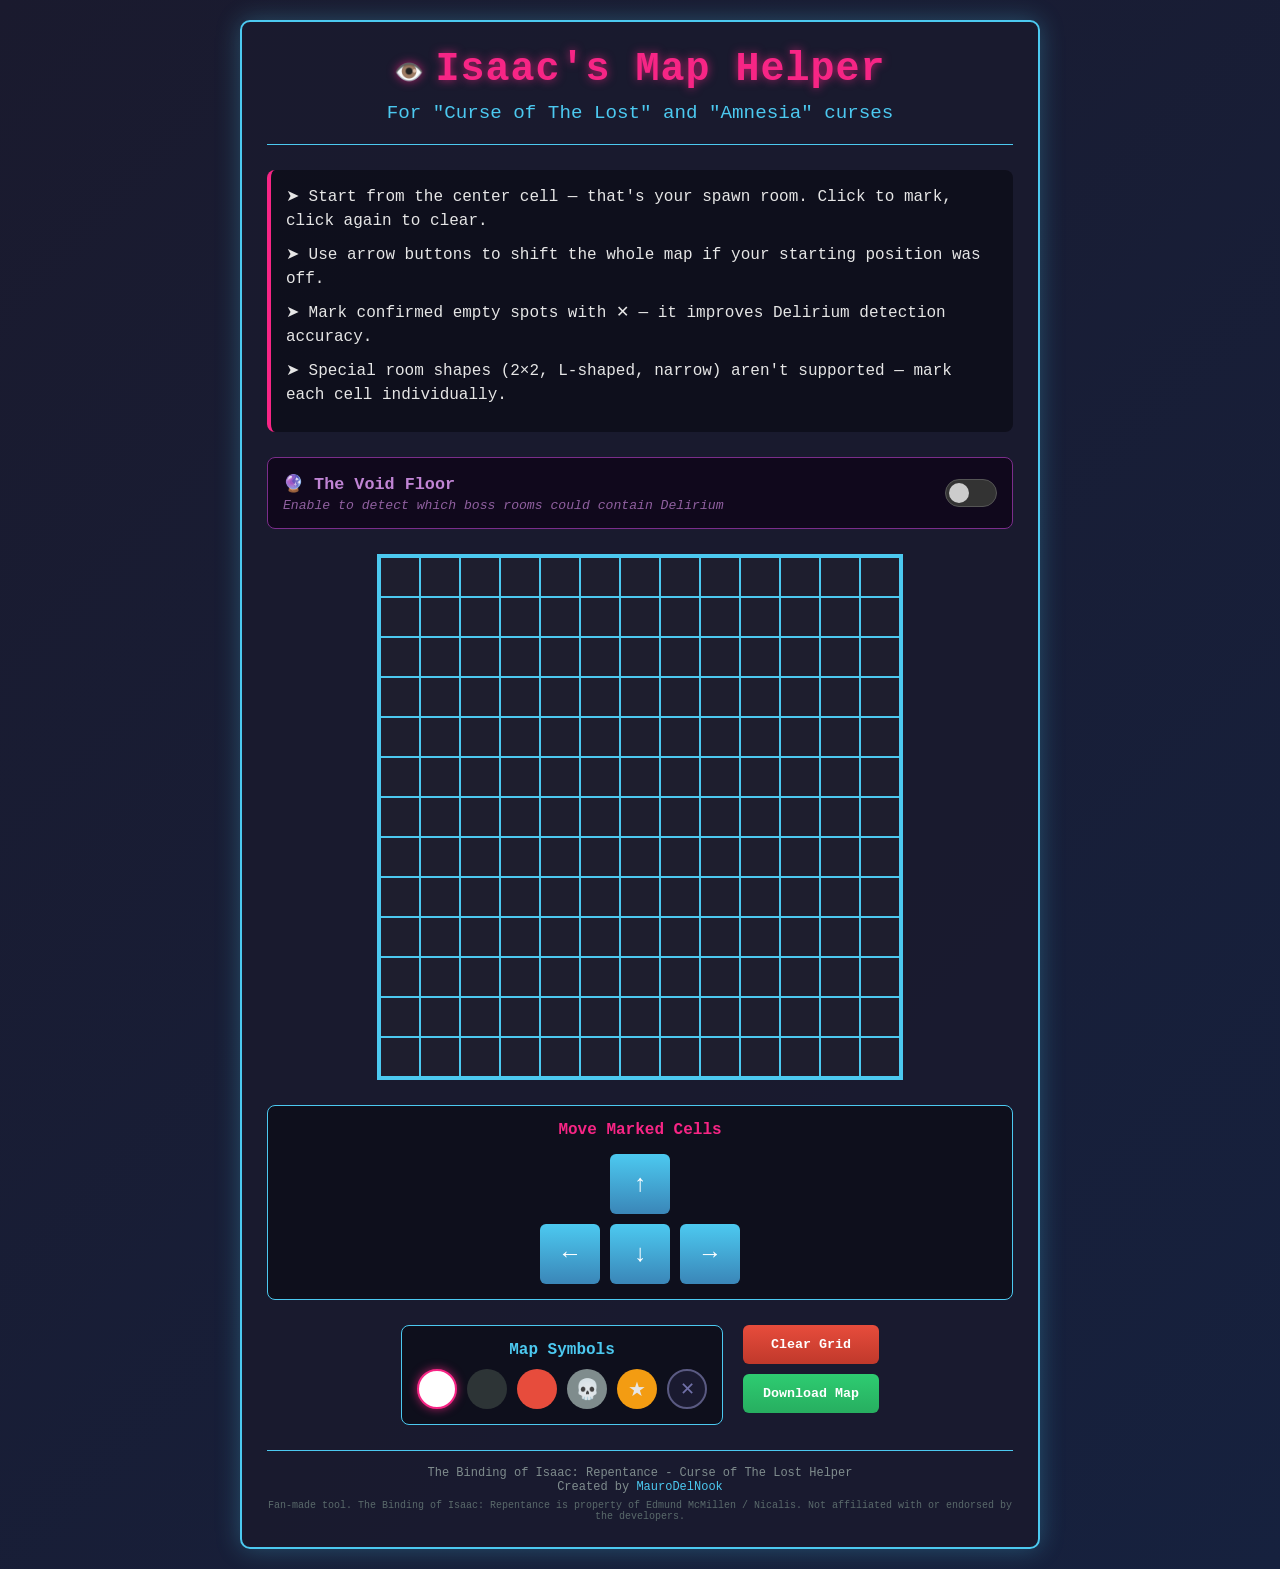
==== index.html @ 4dc6b14a "Release v0.2.2 — rewrite instructions block - Replaced stale v0.1 instructions with actionable tips:" ====
<!DOCTYPE html>
<html lang="en">
<head>
    <meta charset="UTF-8">
    <meta name="viewport" content="width=device-width, initial-scale=1.0">
    <title>Isaac's Map Helper - Curse of The Lost</title>
    <link rel="stylesheet" href="style.css">
</head>
<body>
    <div class="container">
        <div class="header">
            <h1><span class="isaac-icon">👁️</span>Isaac's Map Helper</h1>
            <p class="subtitle">For "Curse of The Lost" and "Amnesia" curses</p>
        </div>

        <div class="instructions">
            <p>➤ Start from the center cell — that's your spawn room. Click to mark, click again to clear.</p>
            <p>➤ Use arrow buttons to shift the whole map if your starting position was off.</p>
            <p>➤ Mark confirmed empty spots with ✕ — it improves Delirium detection accuracy.</p>
            <p>➤ Special room shapes (2×2, L-shaped, narrow) aren't supported — mark each cell individually.</p>
        </div>

        <div class="void-section">
            <div class="void-toggle-row">
                <div>
                    <div class="void-label">🔮 The Void Floor</div>
                    <div class="void-description">Enable to detect which boss rooms could contain Delirium</div>
                </div>
                <label class="toggle-switch">
                    <input type="checkbox" id="void-toggle">
                    <span class="toggle-slider"></span>
                </label>
            </div>
            <div class="void-info" id="void-info" style="display:none">
                <div id="void-stats">No boss rooms marked yet. Use the skull (💀) symbol to mark them.</div>
                <div class="void-legend">
                    <span class="legend-possible">⚠ Possible Delirium — fits a 2×2 block within bounds with no overlapping rooms</span>
                    <span class="legend-impossible">✕ Ruled Out — no valid 2×2 expansion exists (out of bounds or blocked by another room)</span>
                </div>
            </div>
        </div>

        <div class="grid-container">
            <div class="grid" id="grid"></div>
        </div>

        <div class="nav-controls">
            <div class="nav-title">Move Marked Cells</div>
            <div class="nav-row">
                <button class="nav-btn" id="up-btn">↑</button>
            </div>
            <div class="nav-row">
                <button class="nav-btn" id="left-btn">←</button>
                <button class="nav-btn" id="down-btn">↓</button>
                <button class="nav-btn" id="right-btn">→</button>
            </div>
        </div>

        <div class="controls">
            <div class="color-selector">
                <div class="color-selector-title">Map Symbols</div>
                <div class="color-options">
                    <div class="color-option color-white selected" data-color="white" title="Visited Room"></div>
                    <div class="color-option color-black" data-color="black" title="Unvisited Room"></div>
                    <div class="color-option color-red" data-color="red" title="Red Room"></div>
                    <div class="color-option color-skull" data-color="skull" title="Boss Room">💀</div>
                    <div class="color-option color-other" data-color="other" title="Other Room (Treasure, Sacrifice, etc.)">★</div>
                    <div class="color-option color-empty-room" data-color="empty-room" title="Empty Room (no room here)">✕</div>
                </div>
            </div>

            <div class="buttons">
                <button id="clear-btn" class="clear-btn">Clear Grid</button>
                <button id="download-btn" class="download-btn">Download Map</button>
            </div>
        </div>

        <div class="footer">
            <p>The Binding of Isaac: Repentance - Curse of The Lost Helper</p>
            <p>Created by <a href="https://github.com/MauroDelNook" class="github-link" id="github-link">MauroDelNook</a></p>
            <p class="disclaimer">Fan-made tool. The Binding of Isaac: Repentance is property of Edmund McMillen / Nicalis. Not affiliated with or endorsed by the developers.</p>
        </div>
    </div>

    <script src="script.js"></script>
</body>
</html>
---- style.css ----
* {
    margin: 0;
    padding: 0;
    box-sizing: border-box;
}

body {
    font-family: 'Courier New', monospace;
    background: linear-gradient(135deg, #1a1a2e 0%, #16213e 100%);
    color: #e6e6e6;
    display: flex;
    justify-content: center;
    align-items: center;
    min-height: 100vh;
    padding: 20px;
}

.container {
    background: rgba(26, 26, 46, 0.9);
    border: 2px solid #4cc9f0;
    border-radius: 10px;
    padding: 25px;
    box-shadow: 0 0 25px rgba(76, 201, 240, 0.3);
    max-width: 800px;
    width: 100%;
}

.header {
    text-align: center;
    margin-bottom: 25px;
    border-bottom: 1px solid #4cc9f0;
    padding-bottom: 15px;
}

h1 {
    font-size: 2.5rem;
    color: #f72585;
    text-shadow: 0 0 10px rgba(247, 37, 133, 0.7);
    margin-bottom: 10px;
    letter-spacing: 1px;
}

.subtitle {
    color: #4cc9f0;
    font-size: 1.2rem;
    margin-bottom: 5px;
}

.instructions {
    background: rgba(10, 10, 20, 0.7);
    border-radius: 8px;
    padding: 15px;
    margin-bottom: 25px;
    border-left: 4px solid #f72585;
}

.instructions p {
    margin-bottom: 10px;
    line-height: 1.5;
}

/* ── Void Mode section ── */
.void-section {
    background: rgba(15, 5, 25, 0.85);
    border-radius: 8px;
    padding: 15px;
    margin-bottom: 25px;
    border: 1px solid #7b2d8b;
}

.void-toggle-row {
    display: flex;
    align-items: center;
    justify-content: space-between;
    gap: 10px;
}

.void-label {
    color: #c084d4;
    font-weight: bold;
    font-size: 1.05rem;
}

.void-description {
    color: #9060a0;
    font-size: 0.82rem;
    margin-top: 4px;
    font-style: italic;
}

/* Toggle switch */
.toggle-switch {
    position: relative;
    display: inline-block;
    width: 52px;
    height: 28px;
    flex-shrink: 0;
}

.toggle-switch input {
    opacity: 0;
    width: 0;
    height: 0;
}

.toggle-slider {
    position: absolute;
    cursor: pointer;
    top: 0; left: 0; right: 0; bottom: 0;
    background-color: #333;
    border-radius: 28px;
    transition: 0.3s;
    border: 1px solid #555;
}

.toggle-slider::before {
    position: absolute;
    content: '';
    height: 20px;
    width: 20px;
    left: 3px;
    bottom: 3px;
    background-color: #ccc;
    border-radius: 50%;
    transition: 0.3s;
}

.toggle-switch input:checked + .toggle-slider {
    background-color: #7b2d8b;
    border-color: #a040b8;
    box-shadow: 0 0 8px rgba(160, 64, 184, 0.6);
}

.toggle-switch input:checked + .toggle-slider::before {
    transform: translateX(24px);
    background-color: #ffffff;
}

/* Void info panel */
.void-info {
    margin-top: 14px;
    border-top: 1px solid #5a1a6a;
    padding-top: 12px;
}

#void-stats {
    color: #e6e6e6;
    margin-bottom: 10px;
    font-size: 0.9rem;
    line-height: 1.5;
}

.stat-possible { color: #ffd700; font-weight: bold; }
.stat-impossible { color: #888; }

.void-legend {
    display: flex;
    flex-direction: column;
    gap: 4px;
    font-size: 0.8rem;
}

.legend-possible { color: #ffd700; }
.legend-impossible { color: #888; }

/* ── Grid ── */
.grid-container {
    display: flex;
    justify-content: center;
    margin-bottom: 25px;
}

.grid {
    display: grid;
    grid-template-columns: repeat(13, 40px);
    grid-template-rows: repeat(13, 40px);
    gap: 0;
    border: 3px solid #4cc9f0;
    background-color: #1e1e2e;
}

.cell {
    width: 40px;
    height: 40px;
    border: 1px solid #4cc9f0;
    cursor: pointer;
    display: flex;
    justify-content: center;
    align-items: center;
    font-size: 24px;
    transition: background-color 0.2s, opacity 0.2s;
    position: relative;
}

.cell:hover {
    background-color: rgba(76, 201, 240, 0.2) !important;
}

.cell.marked-white    { background-color: #ffffff; }
.cell.marked-black    { background-color: #2d3436; }
.cell.marked-red      { background-color: #e74c3c; }
.cell.marked-skull    { background-color: #7f8c8d; }
.cell.marked-other { background-color: #f39c12; }

.cell.marked-empty-room {
    background-color: #1a1a30;
    color: #5a5a82;
    font-size: 18px;
}

/* ── Delirium indicators ── */
.cell.boss-possible {
    animation: pulseGold 1.8s ease-in-out infinite;
}

.cell.boss-possible::after {
    content: '⚠';
    position: absolute;
    top: 1px;
    right: 2px;
    font-size: 9px;
    color: #ffd700;
    pointer-events: none;
    line-height: 1;
}

.cell.boss-impossible {
    opacity: 0.55;
}

.cell.boss-impossible::after {
    content: '✕';
    position: absolute;
    font-size: 22px;
    color: rgba(0, 0, 0, 0.6);
    font-weight: bold;
    pointer-events: none;
}

@keyframes pulseGold {
    0%, 100% { box-shadow: inset 0 0 0 2px #ffd700, 0 0 6px rgba(255,215,0,0.3); }
    50%       { box-shadow: inset 0 0 0 2px #ffd700, 0 0 16px rgba(255,215,0,0.85); }
}

/* ── Controls ── */
.controls {
    display: flex;
    flex-wrap: wrap;
    gap: 20px;
    justify-content: center;
    margin-bottom: 25px;
}

.color-selector {
    display: flex;
    flex-direction: column;
    align-items: center;
    background: rgba(10, 10, 20, 0.7);
    padding: 15px;
    border-radius: 8px;
    border: 1px solid #4cc9f0;
}

.color-selector-title {
    margin-bottom: 10px;
    color: #4cc9f0;
    font-weight: bold;
}

.color-options {
    display: flex;
    gap: 10px;
    flex-wrap: wrap;
    justify-content: center;
}

.color-option {
    width: 40px;
    height: 40px;
    border-radius: 50%;
    cursor: pointer;
    border: 2px solid transparent;
    display: flex;
    justify-content: center;
    align-items: center;
    font-size: 20px;
    transition: all 0.2s;
}

.color-option:hover { transform: scale(1.1); }

.color-option.selected {
    border-color: #f72585;
    box-shadow: 0 0 10px rgba(247, 37, 133, 0.7);
}

.color-white    { background-color: #ffffff; }
.color-black    { background-color: #2d3436; }
.color-red      { background-color: #e74c3c; }
.color-skull    { background-color: #7f8c8d; }
.color-other { background-color: #f39c12; }

.color-empty-room {
    background-color: #1a1a30;
    border-color: #5a5a82 !important;
    color: #7070a8;
    font-size: 18px;
}

.color-empty-room.selected { border-color: #f72585 !important; }

.buttons {
    display: flex;
    flex-direction: column;
    gap: 10px;
}

button {
    background: linear-gradient(to bottom, #4cc9f0, #3a86b8);
    color: white;
    border: none;
    padding: 12px 20px;
    border-radius: 6px;
    cursor: pointer;
    font-family: 'Courier New', monospace;
    font-weight: bold;
    transition: all 0.2s;
    display: flex;
    align-items: center;
    justify-content: center;
    gap: 8px;
}

button:hover {
    background: linear-gradient(to bottom, #f72585, #b5179e);
    transform: translateY(-2px);
    box-shadow: 0 5px 15px rgba(247, 37, 133, 0.4);
}

button:active { transform: translateY(0); }

.clear-btn    { background: linear-gradient(to bottom, #e74c3c, #c0392b); }
.download-btn { background: linear-gradient(to bottom, #2ecc71, #27ae60); }

.nav-controls {
    display: flex;
    flex-direction: column;
    align-items: center;
    gap: 10px;
    background: rgba(10, 10, 20, 0.7);
    padding: 15px;
    border-radius: 8px;
    margin-bottom: 25px;
    border: 1px solid #4cc9f0;
}

.nav-title {
    color: #f72585;
    font-weight: bold;
    margin-bottom: 5px;
}

.nav-row { display: flex; gap: 10px; }

.nav-btn {
    width: 60px;
    height: 60px;
    font-size: 24px;
    display: flex;
    justify-content: center;
    align-items: center;
    padding: 0;
}

.footer {
    text-align: center;
    color: #7f8c8d;
    font-size: 12px;
    margin-top: 20px;
    border-top: 1px solid #4cc9f0;
    padding-top: 15px;
}

.disclaimer {
    font-size: 10px;
    color: #5a6a6b;
    margin-top: 6px;
}

.github-link {
    color: #4cc9f0;
    text-decoration: none;
    transition: color 0.2s;
}

.github-link:hover {
    color: #f72585;
    text-decoration: underline;
}

@media (max-width: 768px) {
    .grid {
        grid-template-columns: repeat(13, 30px);
        grid-template-rows: repeat(13, 30px);
    }
    .cell { width: 30px; height: 30px; font-size: 18px; }
    .container { padding: 15px; }
    .nav-btn { width: 50px; height: 50px; }
    .color-option { width: 35px; height: 35px; font-size: 16px; }
    h1 { font-size: 2rem; }
    .subtitle { font-size: 1rem; }
}

@media (max-width: 480px) {
    .grid {
        grid-template-columns: repeat(13, 20px);
        grid-template-rows: repeat(13, 20px);
    }
    .cell { width: 20px; height: 20px; font-size: 14px; }
    .nav-btn { width: 40px; height: 40px; font-size: 18px; }
    .color-option { width: 30px; height: 30px; font-size: 14px; }
    button { padding: 10px 15px; font-size: 14px; }
    .controls { flex-direction: column; align-items: center; }
    h1 { font-size: 1.8rem; }
}

.isaac-icon {
    display: inline-block;
    margin-right: 10px;
    font-size: 1.5rem;
}
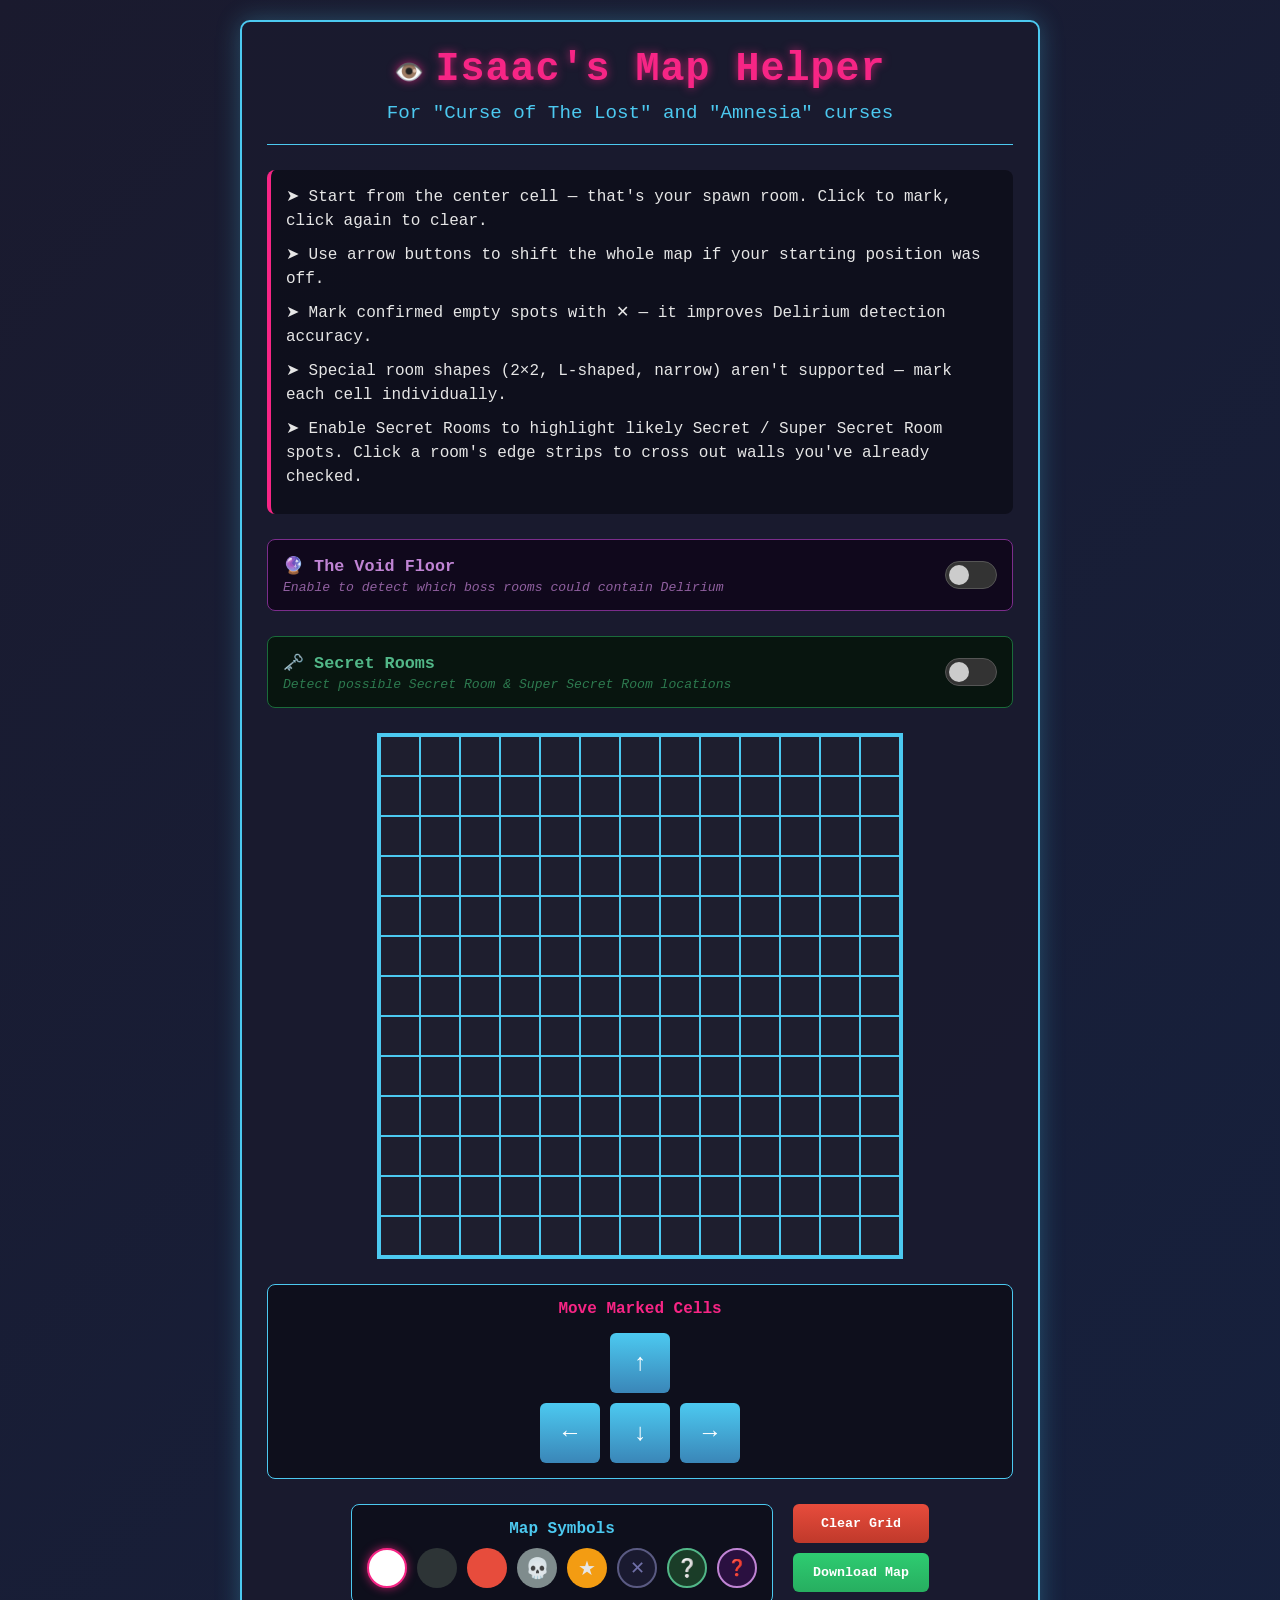
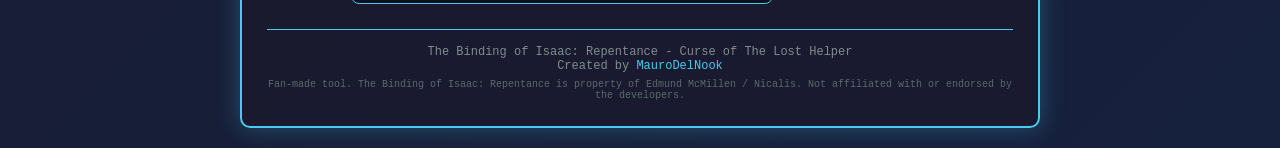
==== commit 21827ae3: "Add Secret Room & Super Secret Room detection" ====
--- a/index.html
+++ b/index.html
@@ -18,6 +18,7 @@
             <p>➤ Use arrow buttons to shift the whole map if your starting position was off.</p>
             <p>➤ Mark confirmed empty spots with ✕ — it improves Delirium detection accuracy.</p>
             <p>➤ Special room shapes (2×2, L-shaped, narrow) aren't supported — mark each cell individually.</p>
+            <p>➤ Enable Secret Rooms to highlight likely Secret / Super Secret Room spots. Click a room's edge strips to cross out walls you've already checked.</p>
         </div>
 
         <div class="void-section">
@@ -36,6 +37,28 @@
                 <div class="void-legend">
                     <span class="legend-possible">⚠ Possible Delirium — fits a 2×2 block within bounds with no overlapping rooms</span>
                     <span class="legend-impossible">✕ Ruled Out — no valid 2×2 expansion exists (out of bounds or blocked by another room)</span>
+                </div>
+            </div>
+        </div>
+
+        <div class="secret-section">
+            <div class="secret-toggle-row">
+                <div>
+                    <div class="secret-label">🗝️ Secret Rooms</div>
+                    <div class="secret-description">Detect possible Secret Room &amp; Super Secret Room locations</div>
+                </div>
+                <label class="toggle-switch">
+                    <input type="checkbox" id="secret-toggle">
+                    <span class="toggle-slider"></span>
+                </label>
+            </div>
+            <div class="secret-info" id="secret-info" style="display:none">
+                <div id="secret-stats">No rooms marked yet. Mark rooms to detect possible Secret Room locations.</div>
+                <div class="secret-legend">
+                    <span class="legend-sr">🗝 Possible Secret Room — adjacent to 3–4 rooms</span>
+                    <span class="legend-ssr">⭐ Possible Super Secret Room — adjacent to 1 room (dead end)</span>
+                    <span class="legend-wall-info">Green edge strip = unchecked wall · Red edge strip = already checked (no bomb needed)</span>
+                    <span class="legend-found-note">Once found, mark with ❔ or ❓ from Map Symbols to stop detection for that type.</span>
                 </div>
             </div>
         </div>
@@ -66,6 +89,8 @@
                     <div class="color-option color-skull" data-color="skull" title="Boss Room">💀</div>
                     <div class="color-option color-other" data-color="other" title="Other Room (Treasure, Sacrifice, etc.)">★</div>
                     <div class="color-option color-empty-room" data-color="empty-room" title="Empty Room (no room here)">✕</div>
+                    <div class="color-option color-sr" data-color="sr" title="Secret Room (found)">❔</div>
+                    <div class="color-option color-ssr" data-color="ssr" title="Super Secret Room (found)">❓</div>
                 </div>
             </div>
 
--- a/style.css
+++ b/style.css
@@ -163,6 +163,69 @@
 .legend-possible { color: #ffd700; }
 .legend-impossible { color: #888; }
 
+/* ── Secret Room section ── */
+.secret-section {
+    background: rgba(5, 20, 10, 0.85);
+    border-radius: 8px;
+    padding: 15px;
+    margin-bottom: 25px;
+    border: 1px solid #1a6b3a;
+}
+
+.secret-toggle-row {
+    display: flex;
+    align-items: center;
+    justify-content: space-between;
+    gap: 10px;
+}
+
+.secret-label {
+    color: #52b788;
+    font-weight: bold;
+    font-size: 1.05rem;
+}
+
+.secret-description {
+    color: #2d7a4f;
+    font-size: 0.82rem;
+    margin-top: 4px;
+    font-style: italic;
+}
+
+#secret-toggle:checked + .toggle-slider {
+    background-color: #1a6b3a;
+    border-color: #52b788;
+    box-shadow: 0 0 8px rgba(82, 183, 136, 0.6);
+}
+
+.secret-info {
+    margin-top: 14px;
+    border-top: 1px solid #1a4a2f;
+    padding-top: 12px;
+}
+
+#secret-stats {
+    color: #e6e6e6;
+    margin-bottom: 10px;
+    font-size: 0.9rem;
+    line-height: 1.5;
+}
+
+.stat-sr  { color: #52b788; font-weight: bold; }
+.stat-ssr { color: #c084d4; font-weight: bold; }
+
+.secret-legend {
+    display: flex;
+    flex-direction: column;
+    gap: 4px;
+    font-size: 0.8rem;
+}
+
+.legend-sr       { color: #52b788; }
+.legend-ssr      { color: #c084d4; }
+.legend-wall-info  { color: #7a9a8a; font-style: italic; }
+.legend-found-note { color: #7a9a8a; font-style: italic; }
+
 /* ── Grid ── */
 .grid-container {
     display: flex;
@@ -196,6 +259,12 @@
     background-color: rgba(76, 201, 240, 0.2) !important;
 }
 
+.cell-text {
+    position: relative;
+    z-index: 1;
+    pointer-events: none;
+}
+
 .cell.marked-white    { background-color: #ffffff; }
 .cell.marked-black    { background-color: #2d3436; }
 .cell.marked-red      { background-color: #e74c3c; }
@@ -205,6 +274,18 @@
 .cell.marked-empty-room {
     background-color: #1a1a30;
     color: #5a5a82;
+    font-size: 18px;
+}
+
+.cell.marked-sr {
+    background-color: #1a3d28;
+    color: #52b788;
+    font-size: 20px;
+}
+
+.cell.marked-ssr {
+    background-color: #2a1040;
+    color: #c084d4;
     font-size: 18px;
 }
 
@@ -242,6 +323,81 @@
     50%       { box-shadow: inset 0 0 0 2px #ffd700, 0 0 16px rgba(255,215,0,0.85); }
 }
 
+/* ── Secret Room wall strips ── */
+.wall {
+    position: absolute;
+    z-index: 10;
+    opacity: 0;
+    pointer-events: none;
+    transition: opacity 0.15s, background-color 0.15s;
+    border-radius: 2px;
+}
+
+.wall-n { top: 0;    left: 3px;  right: 3px;  height: 8px; }
+.wall-s { bottom: 0; left: 3px;  right: 3px;  height: 8px; }
+.wall-e { top: 3px;  right: 0;   bottom: 3px; width: 8px;  }
+.wall-w { top: 3px;  left: 0;    bottom: 3px; width: 8px;  }
+
+.wall.wall-active {
+    opacity: 1;
+    pointer-events: auto;
+    cursor: pointer;
+    background: rgba(82, 183, 136, 0.35);
+}
+
+.wall.wall-active:hover {
+    background: rgba(82, 183, 136, 0.65);
+}
+
+.wall.wall-active.wall-blocked {
+    background: rgba(220, 70, 60, 0.55);
+}
+
+.wall.wall-active.wall-blocked:hover {
+    background: rgba(220, 70, 60, 0.8);
+}
+
+/* ── SR / SSR candidate cells ── */
+.cell.sr-candidate {
+    animation: pulseSR 1.8s ease-in-out infinite;
+}
+
+.cell.sr-candidate::before {
+    content: '🗝';
+    position: absolute;
+    font-size: 9px;
+    bottom: 1px;
+    left: 2px;
+    pointer-events: none;
+    line-height: 1;
+    z-index: 5;
+}
+
+.cell.ssr-candidate {
+    animation: pulseSSR 1.8s ease-in-out infinite;
+}
+
+.cell.ssr-candidate::before {
+    content: '⭐';
+    position: absolute;
+    font-size: 8px;
+    bottom: 1px;
+    left: 2px;
+    pointer-events: none;
+    line-height: 1;
+    z-index: 5;
+}
+
+@keyframes pulseSR {
+    0%, 100% { box-shadow: inset 0 0 0 2px #52b788, 0 0 5px rgba(82, 183, 136, 0.3); }
+    50%       { box-shadow: inset 0 0 0 2px #52b788, 0 0 14px rgba(82, 183, 136, 0.85); }
+}
+
+@keyframes pulseSSR {
+    0%, 100% { box-shadow: inset 0 0 0 2px #c084d4, 0 0 5px rgba(192, 132, 212, 0.3); }
+    50%       { box-shadow: inset 0 0 0 2px #c084d4, 0 0 14px rgba(192, 132, 212, 0.85); }
+}
+
 /* ── Controls ── */
 .controls {
     display: flex;
@@ -308,6 +464,20 @@
 }
 
 .color-empty-room.selected { border-color: #f72585 !important; }
+
+.color-sr {
+    background-color: #1a3d28;
+    border-color: #52b788 !important;
+    font-size: 18px;
+}
+
+.color-ssr {
+    background-color: #2a1040;
+    border-color: #c084d4 !important;
+    font-size: 16px;
+}
+
+.color-sr.selected, .color-ssr.selected { border-color: #f72585 !important; }
 
 .buttons {
     display: flex;
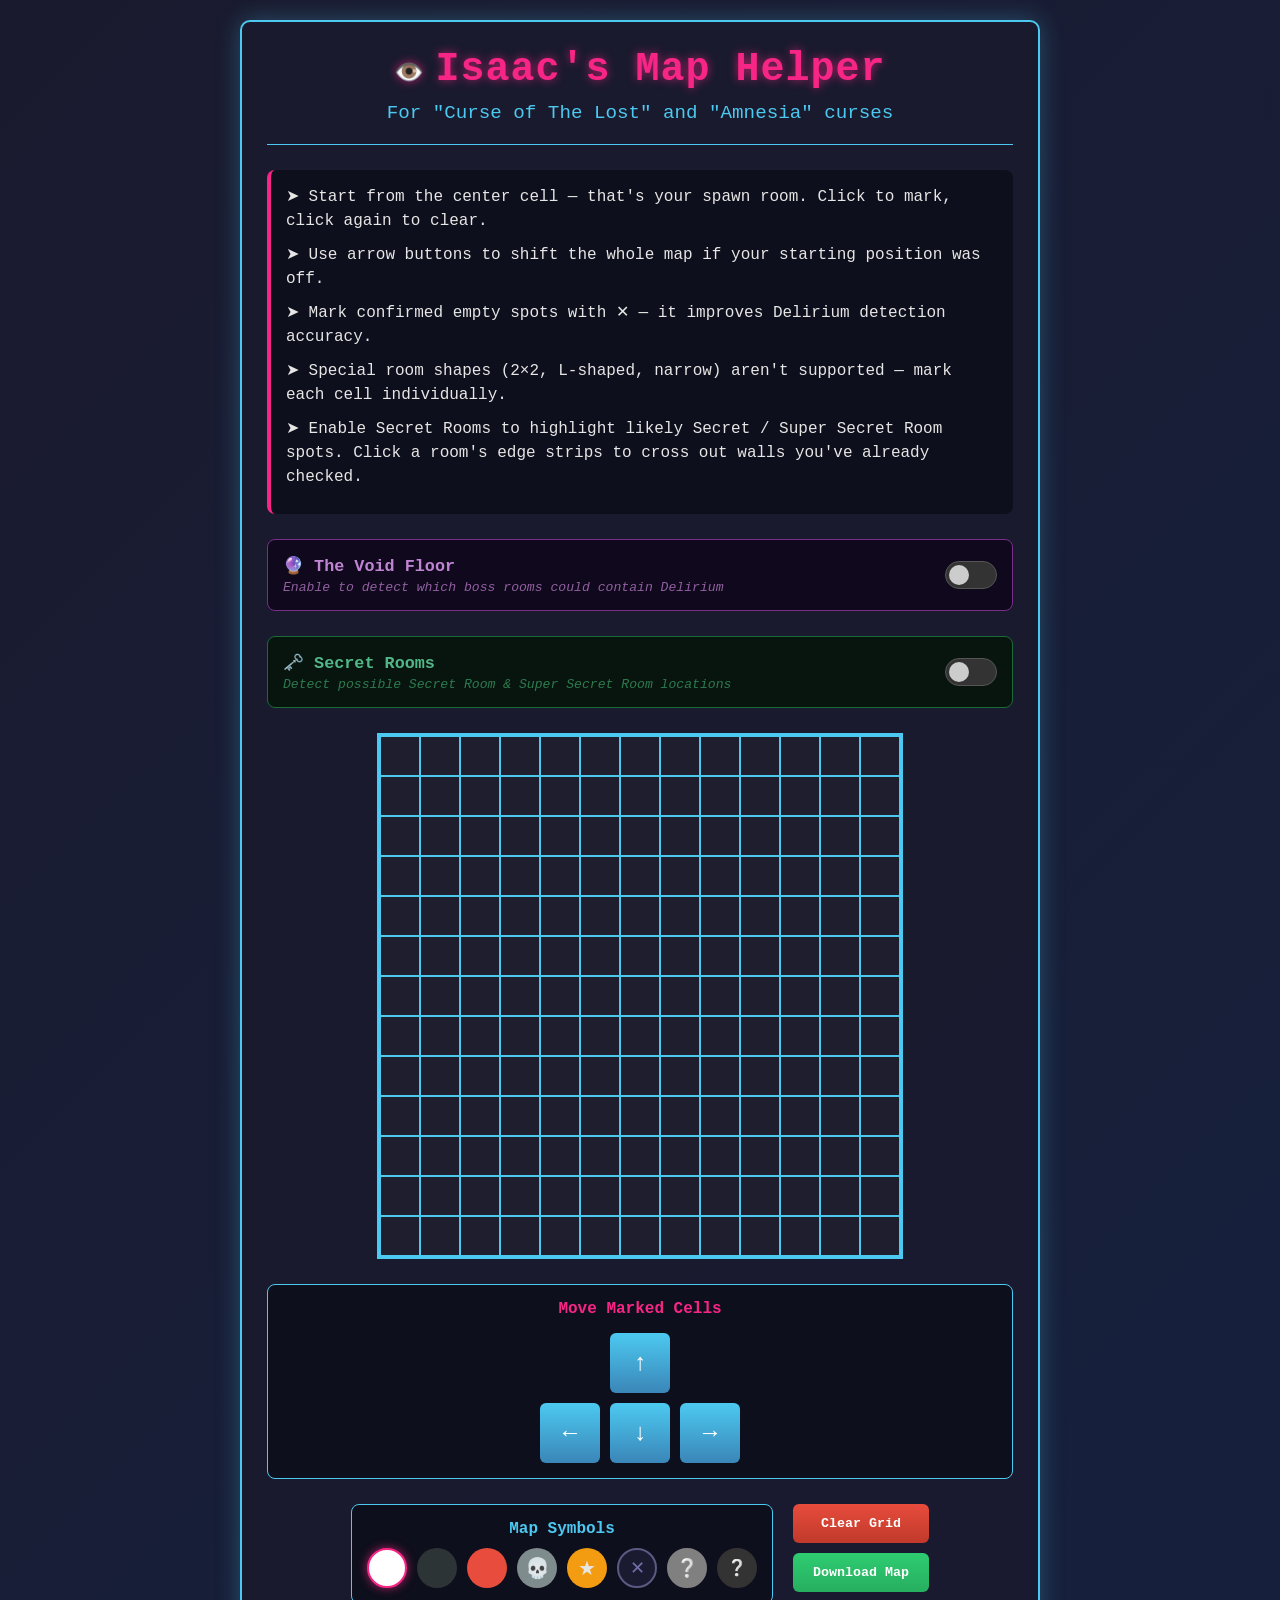
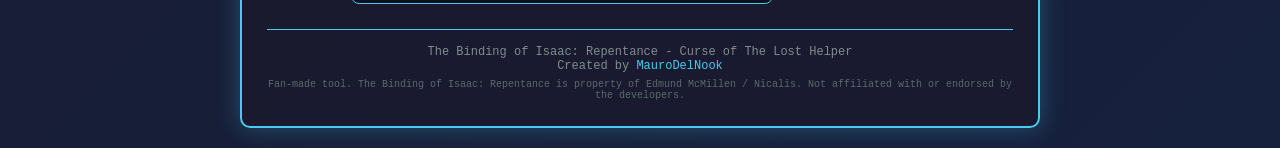
==== commit c4d3e45b: "Restyle SR/SSR markers as gray ❔ and update README - SR: medium gray (#808080) background with ❔ - S" ====
--- a/index.html
+++ b/index.html
@@ -55,10 +55,10 @@
             <div class="secret-info" id="secret-info" style="display:none">
                 <div id="secret-stats">No rooms marked yet. Mark rooms to detect possible Secret Room locations.</div>
                 <div class="secret-legend">
-                    <span class="legend-sr">🗝 Possible Secret Room — adjacent to 3–4 rooms</span>
+                    <span class="legend-sr">🗝 Possible Secret Room — adjacent to 3–4 rooms (narrows to 2, or 1 if SSR is known, when no better spots exist)</span>
                     <span class="legend-ssr">⭐ Possible Super Secret Room — adjacent to 1 room (dead end)</span>
                     <span class="legend-wall-info">Green edge strip = unchecked wall · Red edge strip = already checked (no bomb needed)</span>
-                    <span class="legend-found-note">Once found, mark with ❔ or ❓ from Map Symbols to stop detection for that type.</span>
+                    <span class="legend-found-note">Once found, mark with ❔ from Map Symbols to stop detection for that type.</span>
                 </div>
             </div>
         </div>
@@ -90,7 +90,7 @@
                     <div class="color-option color-other" data-color="other" title="Other Room (Treasure, Sacrifice, etc.)">★</div>
                     <div class="color-option color-empty-room" data-color="empty-room" title="Empty Room (no room here)">✕</div>
                     <div class="color-option color-sr" data-color="sr" title="Secret Room (found)">❔</div>
-                    <div class="color-option color-ssr" data-color="ssr" title="Super Secret Room (found)">❓</div>
+                    <div class="color-option color-ssr" data-color="ssr" title="Super Secret Room (found)">❔</div>
                 </div>
             </div>
 
--- a/style.css
+++ b/style.css
@@ -211,8 +211,8 @@
     line-height: 1.5;
 }
 
-.stat-sr  { color: #52b788; font-weight: bold; }
-.stat-ssr { color: #c084d4; font-weight: bold; }
+.stat-sr  { color: #c0c0c0; font-weight: bold; }
+.stat-ssr { color: #909090; font-weight: bold; }
 
 .secret-legend {
     display: flex;
@@ -221,8 +221,8 @@
     font-size: 0.8rem;
 }
 
-.legend-sr       { color: #52b788; }
-.legend-ssr      { color: #c084d4; }
+.legend-sr       { color: #c0c0c0; }
+.legend-ssr      { color: #909090; }
 .legend-wall-info  { color: #7a9a8a; font-style: italic; }
 .legend-found-note { color: #7a9a8a; font-style: italic; }
 
@@ -278,14 +278,14 @@
 }
 
 .cell.marked-sr {
-    background-color: #1a3d28;
-    color: #52b788;
+    background-color: #808080;
+    color: #ffffff;
     font-size: 20px;
 }
 
 .cell.marked-ssr {
-    background-color: #2a1040;
-    color: #c084d4;
+    background-color: #333333;
+    color: #ffffff;
     font-size: 18px;
 }
 
@@ -466,14 +466,16 @@
 .color-empty-room.selected { border-color: #f72585 !important; }
 
 .color-sr {
-    background-color: #1a3d28;
-    border-color: #52b788 !important;
+    background-color: #808080;
+    border-color: #808080 !important;
+    color: #ffffff;
     font-size: 18px;
 }
 
 .color-ssr {
-    background-color: #2a1040;
-    border-color: #c084d4 !important;
+    background-color: #333333;
+    border-color: #333333 !important;
+    color: #ffffff;
     font-size: 16px;
 }
 
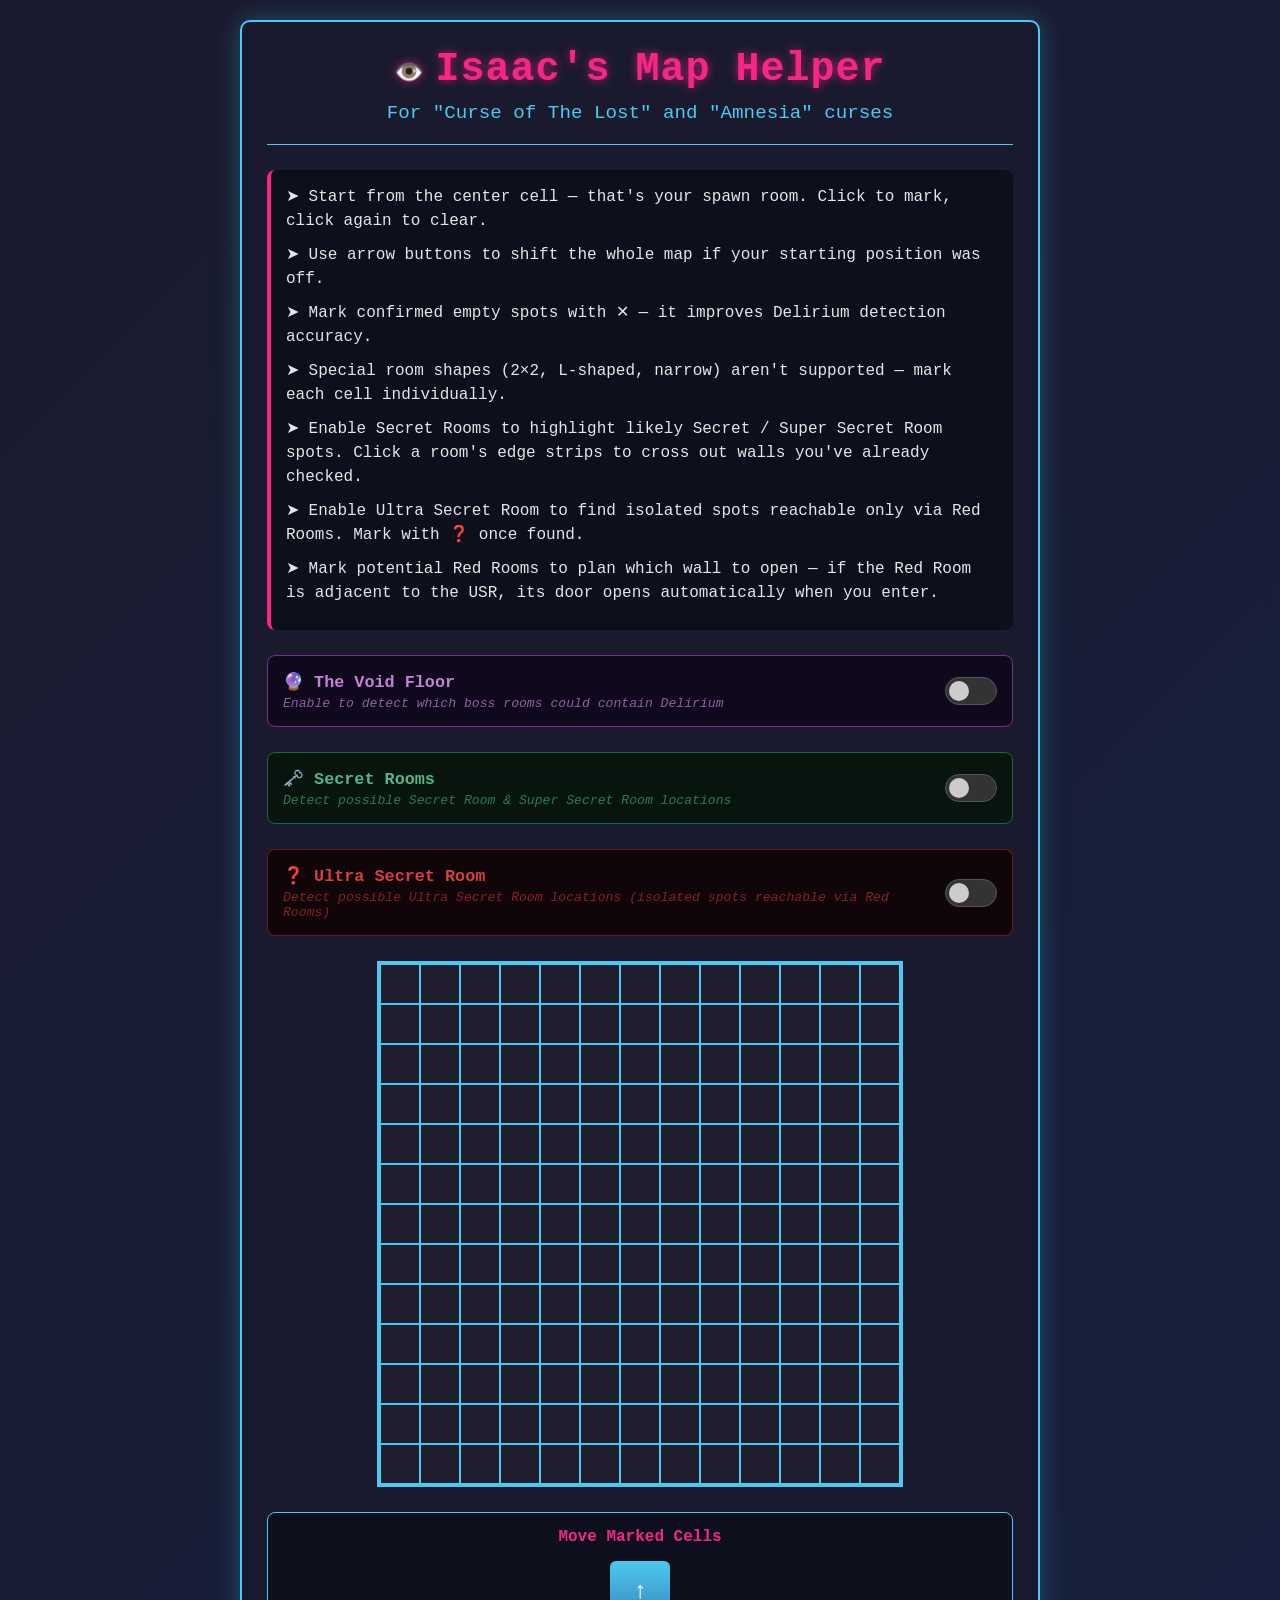
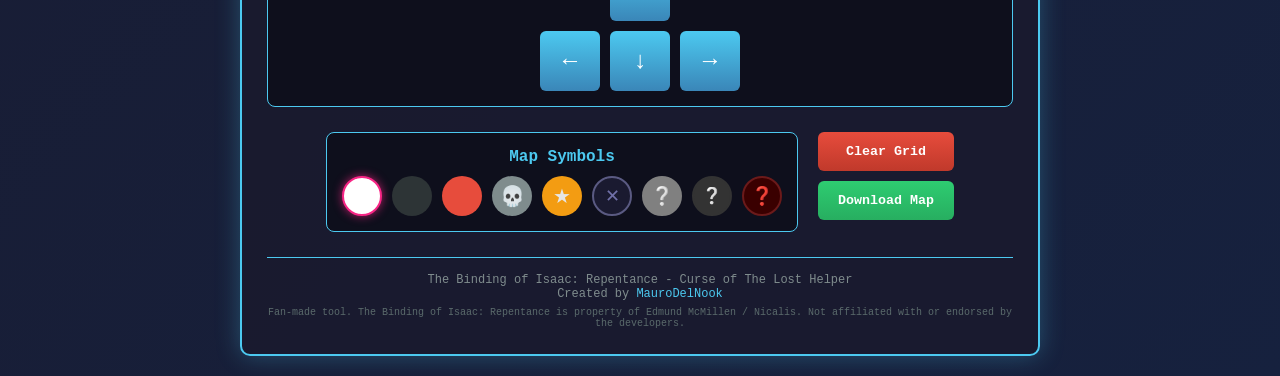
==== commit b66f73fc: "Add Ultra Secret Room detection toggle and fix Red Room SR/SSR bug - New ❓ USR toggle: detects isola" ====
--- a/index.html
+++ b/index.html
@@ -19,6 +19,8 @@
             <p>➤ Mark confirmed empty spots with ✕ — it improves Delirium detection accuracy.</p>
             <p>➤ Special room shapes (2×2, L-shaped, narrow) aren't supported — mark each cell individually.</p>
             <p>➤ Enable Secret Rooms to highlight likely Secret / Super Secret Room spots. Click a room's edge strips to cross out walls you've already checked.</p>
+            <p>➤ Enable Ultra Secret Room to find isolated spots reachable only via Red Rooms. Mark with ❓ once found.</p>
+            <p>➤ Mark potential Red Rooms to plan which wall to open — if the Red Room is adjacent to the USR, its door opens automatically when you enter.</p>
         </div>
 
         <div class="void-section">
@@ -63,6 +65,27 @@
             </div>
         </div>
 
+        <div class="usr-section">
+            <div class="usr-toggle-row">
+                <div>
+                    <div class="usr-label">❓ Ultra Secret Room</div>
+                    <div class="usr-description">Detect possible Ultra Secret Room locations (isolated spots reachable via Red Rooms)</div>
+                </div>
+                <label class="toggle-switch">
+                    <input type="checkbox" id="usr-toggle">
+                    <span class="toggle-slider"></span>
+                </label>
+            </div>
+            <div class="usr-info" id="usr-info" style="display:none">
+                <div id="usr-stats">No rooms marked yet. Mark rooms to detect possible USR locations.</div>
+                <div class="usr-legend">
+                    <span class="legend-usr">❓ Possible USR — isolated cell with 3+ connections to non-red rooms via adjacent Red Rooms (falls back to 2, then 1)</span>
+                    <span class="legend-usr-note">Red rooms adjacent to Boss, Secret, or Super Secret Rooms don't count as valid paths.</span>
+                    <span class="legend-usr-note">Once found, mark with ❓ from Map Symbols to stop detection.</span>
+                </div>
+            </div>
+        </div>
+
         <div class="grid-container">
             <div class="grid" id="grid"></div>
         </div>
@@ -91,6 +114,7 @@
                     <div class="color-option color-empty-room" data-color="empty-room" title="Empty Room (no room here)">✕</div>
                     <div class="color-option color-sr" data-color="sr" title="Secret Room (found)">❔</div>
                     <div class="color-option color-ssr" data-color="ssr" title="Super Secret Room (found)">❔</div>
+                    <div class="color-option color-usr" data-color="usr" title="Ultra Secret Room (found)">❓</div>
                 </div>
             </div>
 
@@ -108,5 +132,13 @@
     </div>
 
     <script src="script.js"></script>
+
+    <!--
+        Edmund McMillen. You little fucker. You made a shit of piece with your trash Isaac.
+        It's fucking bad this trash game. I will become back my money.
+        I hope you will in your next time a cow; on a trash farm, you sucker.
+
+        (Still bought it on 3 platforms tho)
+    -->
 </body>
 </html>
--- a/style.css
+++ b/style.css
@@ -226,6 +226,66 @@
 .legend-wall-info  { color: #7a9a8a; font-style: italic; }
 .legend-found-note { color: #7a9a8a; font-style: italic; }
 
+/* ── Ultra Secret Room section ── */
+.usr-section {
+    background: rgba(15, 3, 3, 0.85);
+    border-radius: 8px;
+    padding: 15px;
+    margin-bottom: 25px;
+    border: 1px solid #6b1a1a;
+}
+
+.usr-toggle-row {
+    display: flex;
+    align-items: center;
+    justify-content: space-between;
+    gap: 10px;
+}
+
+.usr-label {
+    color: #d44040;
+    font-weight: bold;
+    font-size: 1.05rem;
+}
+
+.usr-description {
+    color: #8a2020;
+    font-size: 0.82rem;
+    margin-top: 4px;
+    font-style: italic;
+}
+
+#usr-toggle:checked + .toggle-slider {
+    background-color: #6b1a1a;
+    border-color: #c03030;
+    box-shadow: 0 0 8px rgba(192, 48, 48, 0.6);
+}
+
+.usr-info {
+    margin-top: 14px;
+    border-top: 1px solid #4a1010;
+    padding-top: 12px;
+}
+
+#usr-stats {
+    color: #e6e6e6;
+    margin-bottom: 10px;
+    font-size: 0.9rem;
+    line-height: 1.5;
+}
+
+.stat-usr { color: #d44040; font-weight: bold; }
+
+.usr-legend {
+    display: flex;
+    flex-direction: column;
+    gap: 4px;
+    font-size: 0.8rem;
+}
+
+.legend-usr      { color: #c04040; }
+.legend-usr-note { color: #7a4040; font-style: italic; }
+
 /* ── Grid ── */
 .grid-container {
     display: flex;
@@ -289,6 +349,12 @@
     font-size: 18px;
 }
 
+.cell.marked-usr {
+    background-color: #3a0000;
+    color: #ffffff;
+    font-size: 18px;
+}
+
 /* ── Delirium indicators ── */
 .cell.boss-possible {
     animation: pulseGold 1.8s ease-in-out infinite;
@@ -398,6 +464,27 @@
     50%       { box-shadow: inset 0 0 0 2px #c084d4, 0 0 14px rgba(192, 132, 212, 0.85); }
 }
 
+/* ── USR candidate cells ── */
+.cell.usr-candidate {
+    animation: pulseUSR 1.8s ease-in-out infinite;
+}
+
+.cell.usr-candidate::after {
+    content: '❓';
+    position: absolute;
+    font-size: 9px;
+    top: 1px;
+    left: 2px;
+    pointer-events: none;
+    line-height: 1;
+    z-index: 5;
+}
+
+@keyframes pulseUSR {
+    0%, 100% { box-shadow: inset 0 0 0 2px #d44040, 0 0 5px rgba(212, 64, 64, 0.3); }
+    50%       { box-shadow: inset 0 0 0 2px #d44040, 0 0 14px rgba(212, 64, 64, 0.85); }
+}
+
 /* ── Controls ── */
 .controls {
     display: flex;
@@ -480,6 +567,15 @@
 }
 
 .color-sr.selected, .color-ssr.selected { border-color: #f72585 !important; }
+
+.color-usr {
+    background-color: #3a0000;
+    border-color: #6b1a1a !important;
+    color: #ffffff;
+    font-size: 18px;
+}
+
+.color-usr.selected { border-color: #f72585 !important; }
 
 .buttons {
     display: flex;
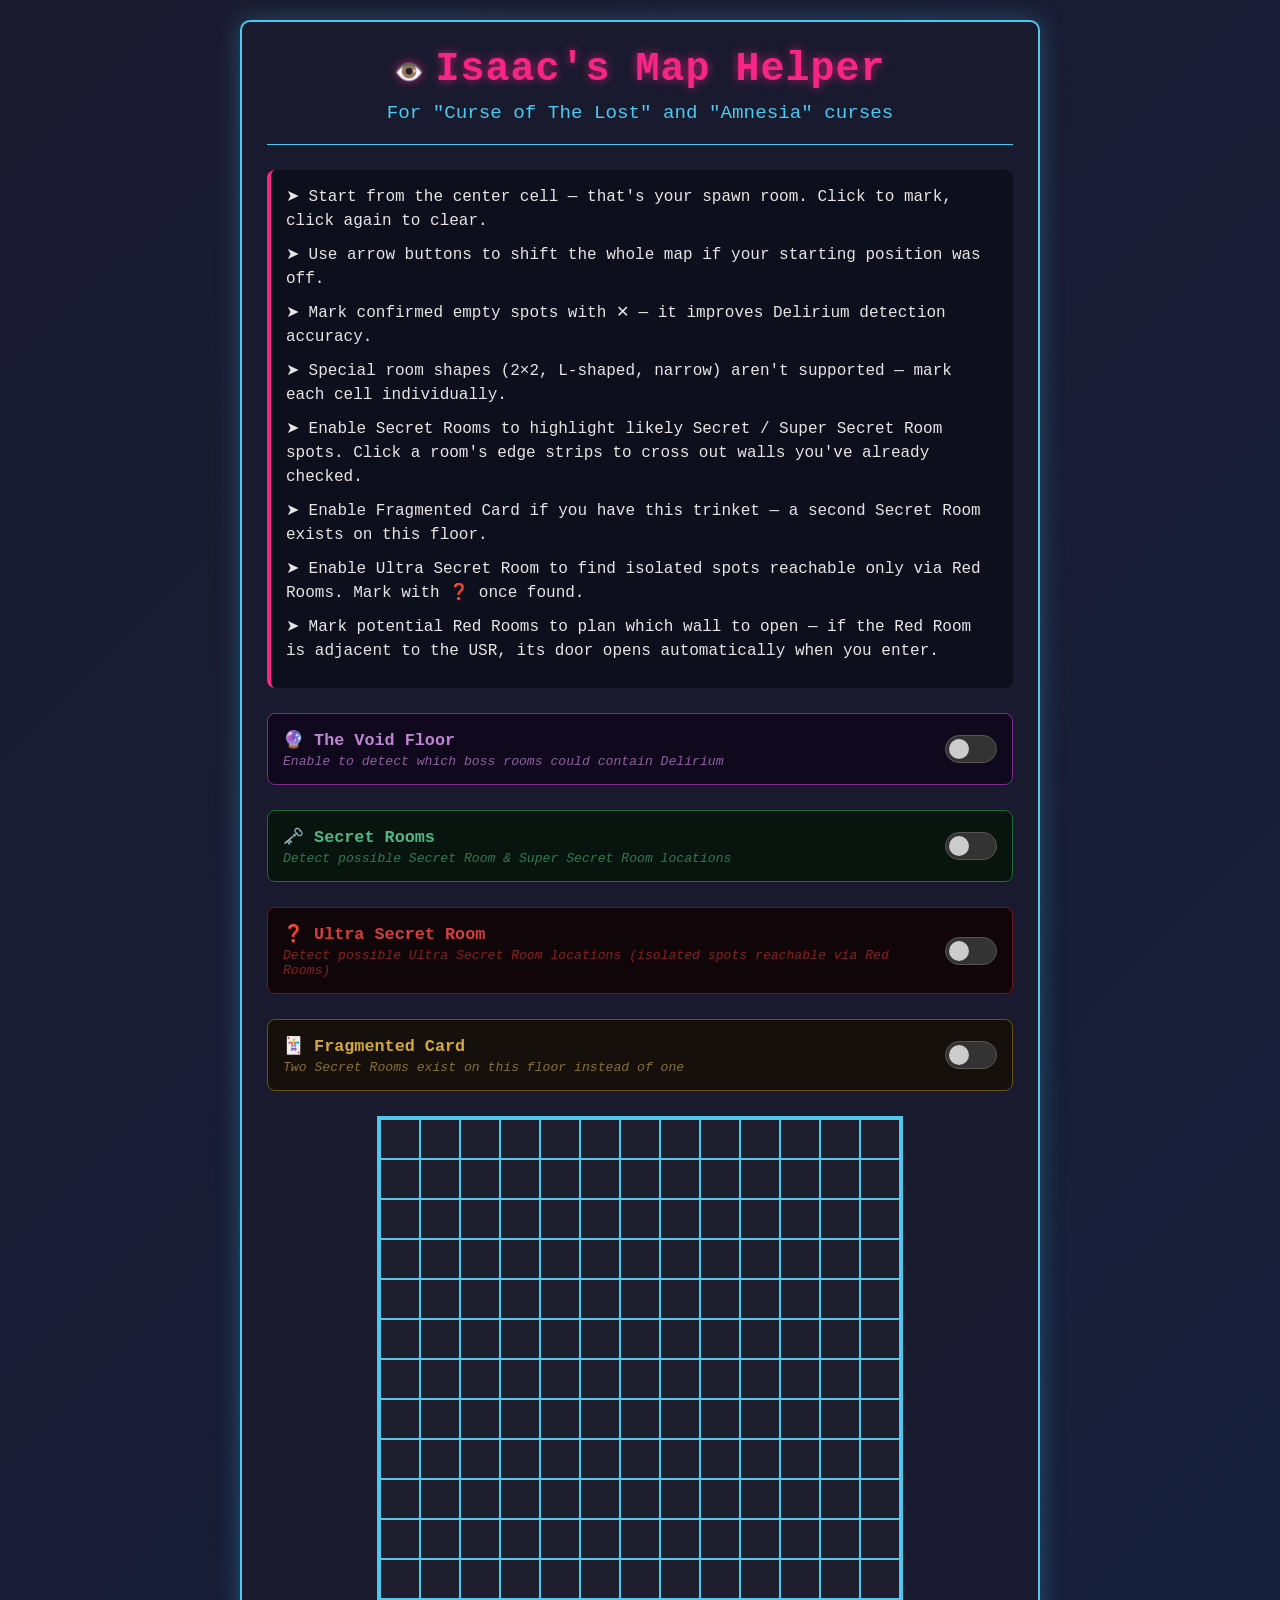
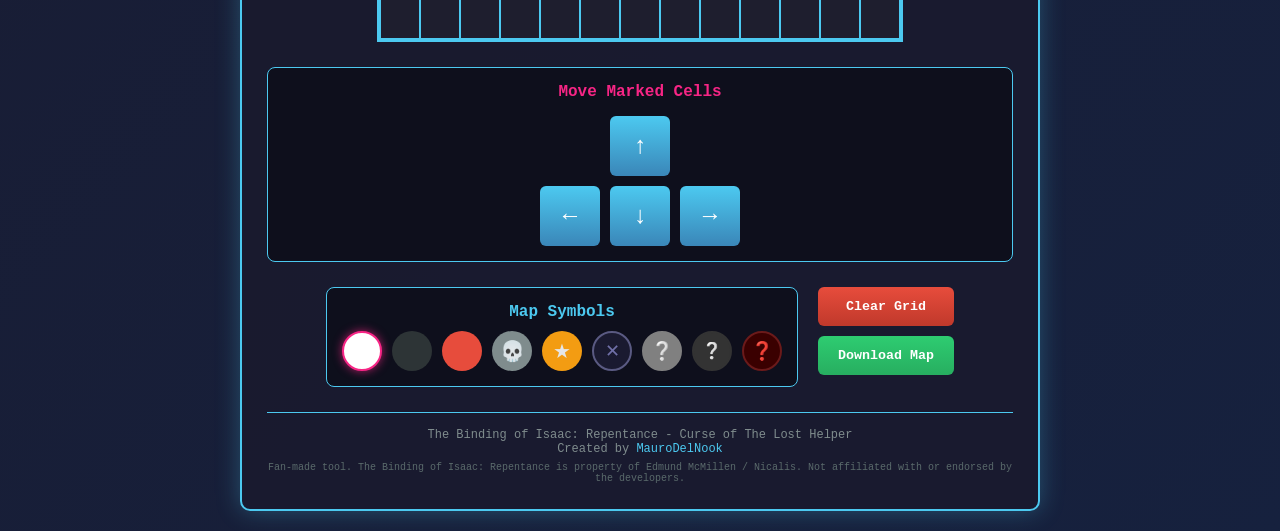
==== commit 6db2d265: "Add Fragmented Card toggle for 2-SR floors Enables a second Secret Room detection mode when the Frag" ====
--- a/index.html
+++ b/index.html
@@ -19,6 +19,7 @@
             <p>➤ Mark confirmed empty spots with ✕ — it improves Delirium detection accuracy.</p>
             <p>➤ Special room shapes (2×2, L-shaped, narrow) aren't supported — mark each cell individually.</p>
             <p>➤ Enable Secret Rooms to highlight likely Secret / Super Secret Room spots. Click a room's edge strips to cross out walls you've already checked.</p>
+            <p>➤ Enable Fragmented Card if you have this trinket — a second Secret Room exists on this floor.</p>
             <p>➤ Enable Ultra Secret Room to find isolated spots reachable only via Red Rooms. Mark with ❓ once found.</p>
             <p>➤ Mark potential Red Rooms to plan which wall to open — if the Red Room is adjacent to the USR, its door opens automatically when you enter.</p>
         </div>
@@ -86,6 +87,22 @@
             </div>
         </div>
 
+        <div class="fragmented-section">
+            <div class="fragmented-toggle-row">
+                <div>
+                    <div class="fragmented-label">🃏 Fragmented Card</div>
+                    <div class="fragmented-description">Two Secret Rooms exist on this floor instead of one</div>
+                </div>
+                <label class="toggle-switch">
+                    <input type="checkbox" id="fragmented-toggle">
+                    <span class="toggle-slider"></span>
+                </label>
+            </div>
+            <div class="fragmented-info" id="fragmented-info" style="display:none">
+                <div class="fragmented-note">Two Secret Rooms on this floor — mark both with ❔ once found.</div>
+            </div>
+        </div>
+
         <div class="grid-container">
             <div class="grid" id="grid"></div>
         </div>
--- a/style.css
+++ b/style.css
@@ -285,6 +285,53 @@
 
 .legend-usr      { color: #c04040; }
 .legend-usr-note { color: #7a4040; font-style: italic; }
+
+/* ── Fragmented Card section ── */
+.fragmented-section {
+    background: rgba(20, 15, 5, 0.85);
+    border-radius: 8px;
+    padding: 15px;
+    margin-bottom: 25px;
+    border: 1px solid #6b5210;
+}
+
+.fragmented-toggle-row {
+    display: flex;
+    align-items: center;
+    justify-content: space-between;
+    gap: 10px;
+}
+
+.fragmented-label {
+    color: #d4a840;
+    font-weight: bold;
+    font-size: 1.05rem;
+}
+
+.fragmented-description {
+    color: #8a7030;
+    font-size: 0.82rem;
+    margin-top: 4px;
+    font-style: italic;
+}
+
+#fragmented-toggle:checked + .toggle-slider {
+    background-color: #6b5210;
+    border-color: #d4a840;
+    box-shadow: 0 0 8px rgba(212, 168, 64, 0.6);
+}
+
+.fragmented-info {
+    margin-top: 14px;
+    border-top: 1px solid #4a3a10;
+    padding-top: 12px;
+}
+
+.fragmented-note {
+    color: #c0902a;
+    font-size: 0.85rem;
+    font-style: italic;
+}
 
 /* ── Grid ── */
 .grid-container {
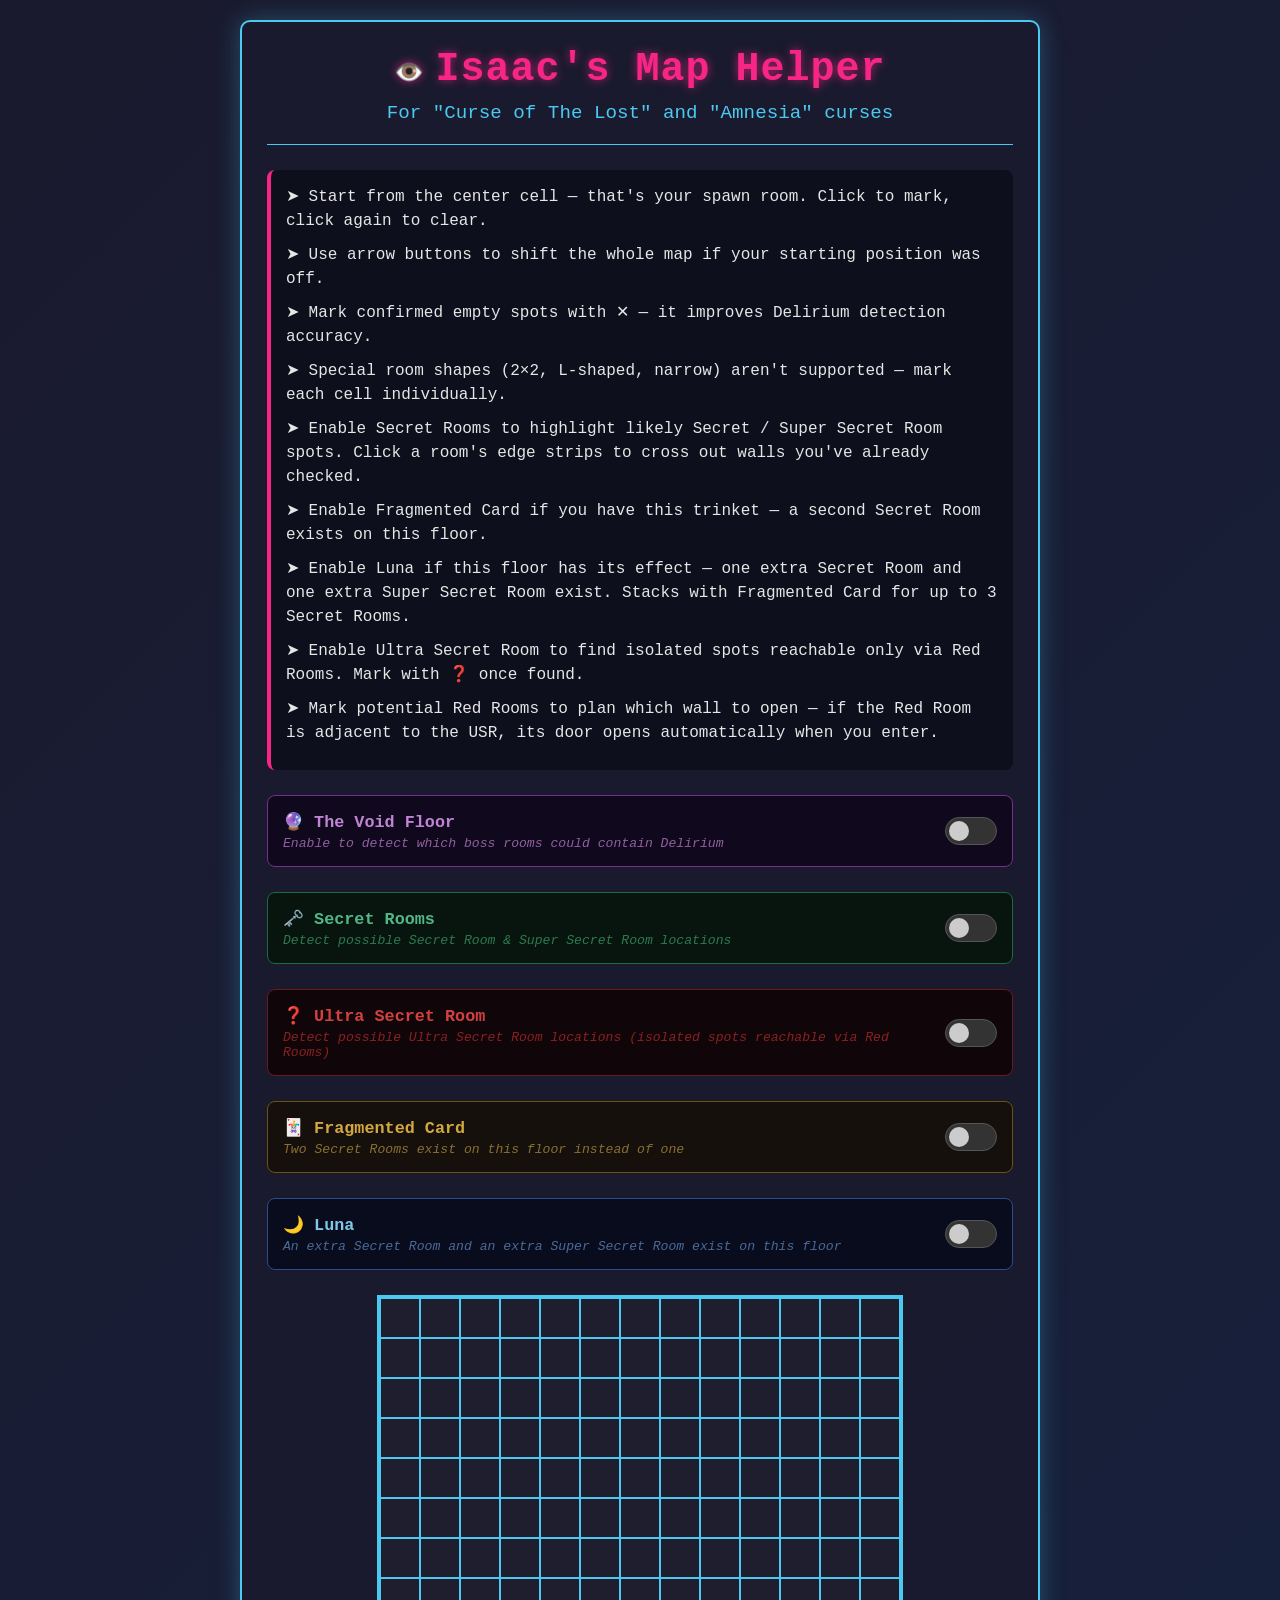
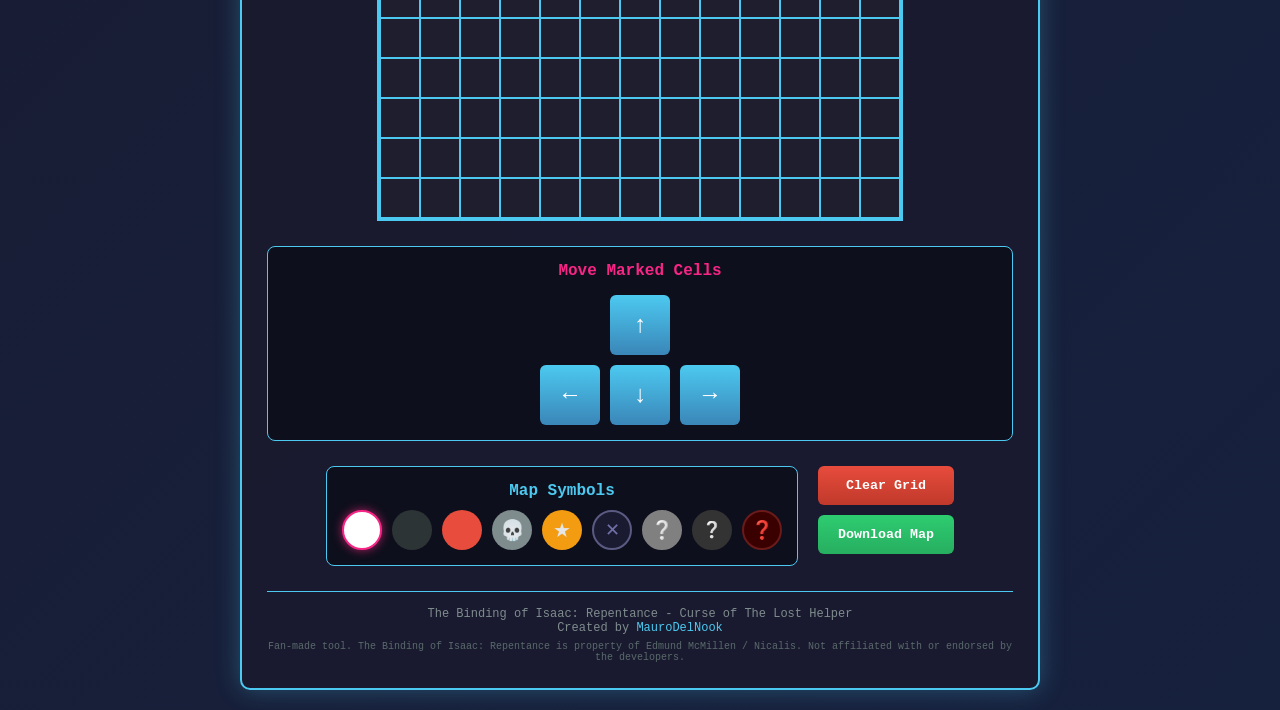
==== commit ad1b690c: "Add Luna toggle for a 2nd SR and 2nd SSR, stacking with Fragmented Card Luna adds an extra Secret Ro" ====
--- a/index.html
+++ b/index.html
@@ -20,6 +20,7 @@
             <p>➤ Special room shapes (2×2, L-shaped, narrow) aren't supported — mark each cell individually.</p>
             <p>➤ Enable Secret Rooms to highlight likely Secret / Super Secret Room spots. Click a room's edge strips to cross out walls you've already checked.</p>
             <p>➤ Enable Fragmented Card if you have this trinket — a second Secret Room exists on this floor.</p>
+            <p>➤ Enable Luna if this floor has its effect — one extra Secret Room and one extra Super Secret Room exist. Stacks with Fragmented Card for up to 3 Secret Rooms.</p>
             <p>➤ Enable Ultra Secret Room to find isolated spots reachable only via Red Rooms. Mark with ❓ once found.</p>
             <p>➤ Mark potential Red Rooms to plan which wall to open — if the Red Room is adjacent to the USR, its door opens automatically when you enter.</p>
         </div>
@@ -103,6 +104,22 @@
             </div>
         </div>
 
+        <div class="luna-section">
+            <div class="luna-toggle-row">
+                <div>
+                    <div class="luna-label">🌙 Luna</div>
+                    <div class="luna-description">An extra Secret Room and an extra Super Secret Room exist on this floor</div>
+                </div>
+                <label class="toggle-switch">
+                    <input type="checkbox" id="luna-toggle">
+                    <span class="toggle-slider"></span>
+                </label>
+            </div>
+            <div class="luna-info" id="luna-info" style="display:none">
+                <div class="luna-note">This floor has 2 Super Secret Rooms (and an extra Secret Room) — mark each with ❔ once found. Stacks with Fragmented Card for up to 3 Secret Rooms. None of them can be adjacent to each other.</div>
+            </div>
+        </div>
+
         <div class="grid-container">
             <div class="grid" id="grid"></div>
         </div>
--- a/style.css
+++ b/style.css
@@ -329,6 +329,53 @@
 
 .fragmented-note {
     color: #c0902a;
+    font-size: 0.85rem;
+    font-style: italic;
+}
+
+/* ── Luna section ── */
+.luna-section {
+    background: rgba(5, 10, 25, 0.85);
+    border-radius: 8px;
+    padding: 15px;
+    margin-bottom: 25px;
+    border: 1px solid #2d4a8b;
+}
+
+.luna-toggle-row {
+    display: flex;
+    align-items: center;
+    justify-content: space-between;
+    gap: 10px;
+}
+
+.luna-label {
+    color: #7ec8e8;
+    font-weight: bold;
+    font-size: 1.05rem;
+}
+
+.luna-description {
+    color: #4a6a9a;
+    font-size: 0.82rem;
+    margin-top: 4px;
+    font-style: italic;
+}
+
+#luna-toggle:checked + .toggle-slider {
+    background-color: #2d4a8b;
+    border-color: #7ec8e8;
+    box-shadow: 0 0 8px rgba(126, 200, 232, 0.6);
+}
+
+.luna-info {
+    margin-top: 14px;
+    border-top: 1px solid #1a2a5a;
+    padding-top: 12px;
+}
+
+.luna-note {
+    color: #6aa0c8;
     font-size: 0.85rem;
     font-style: italic;
 }
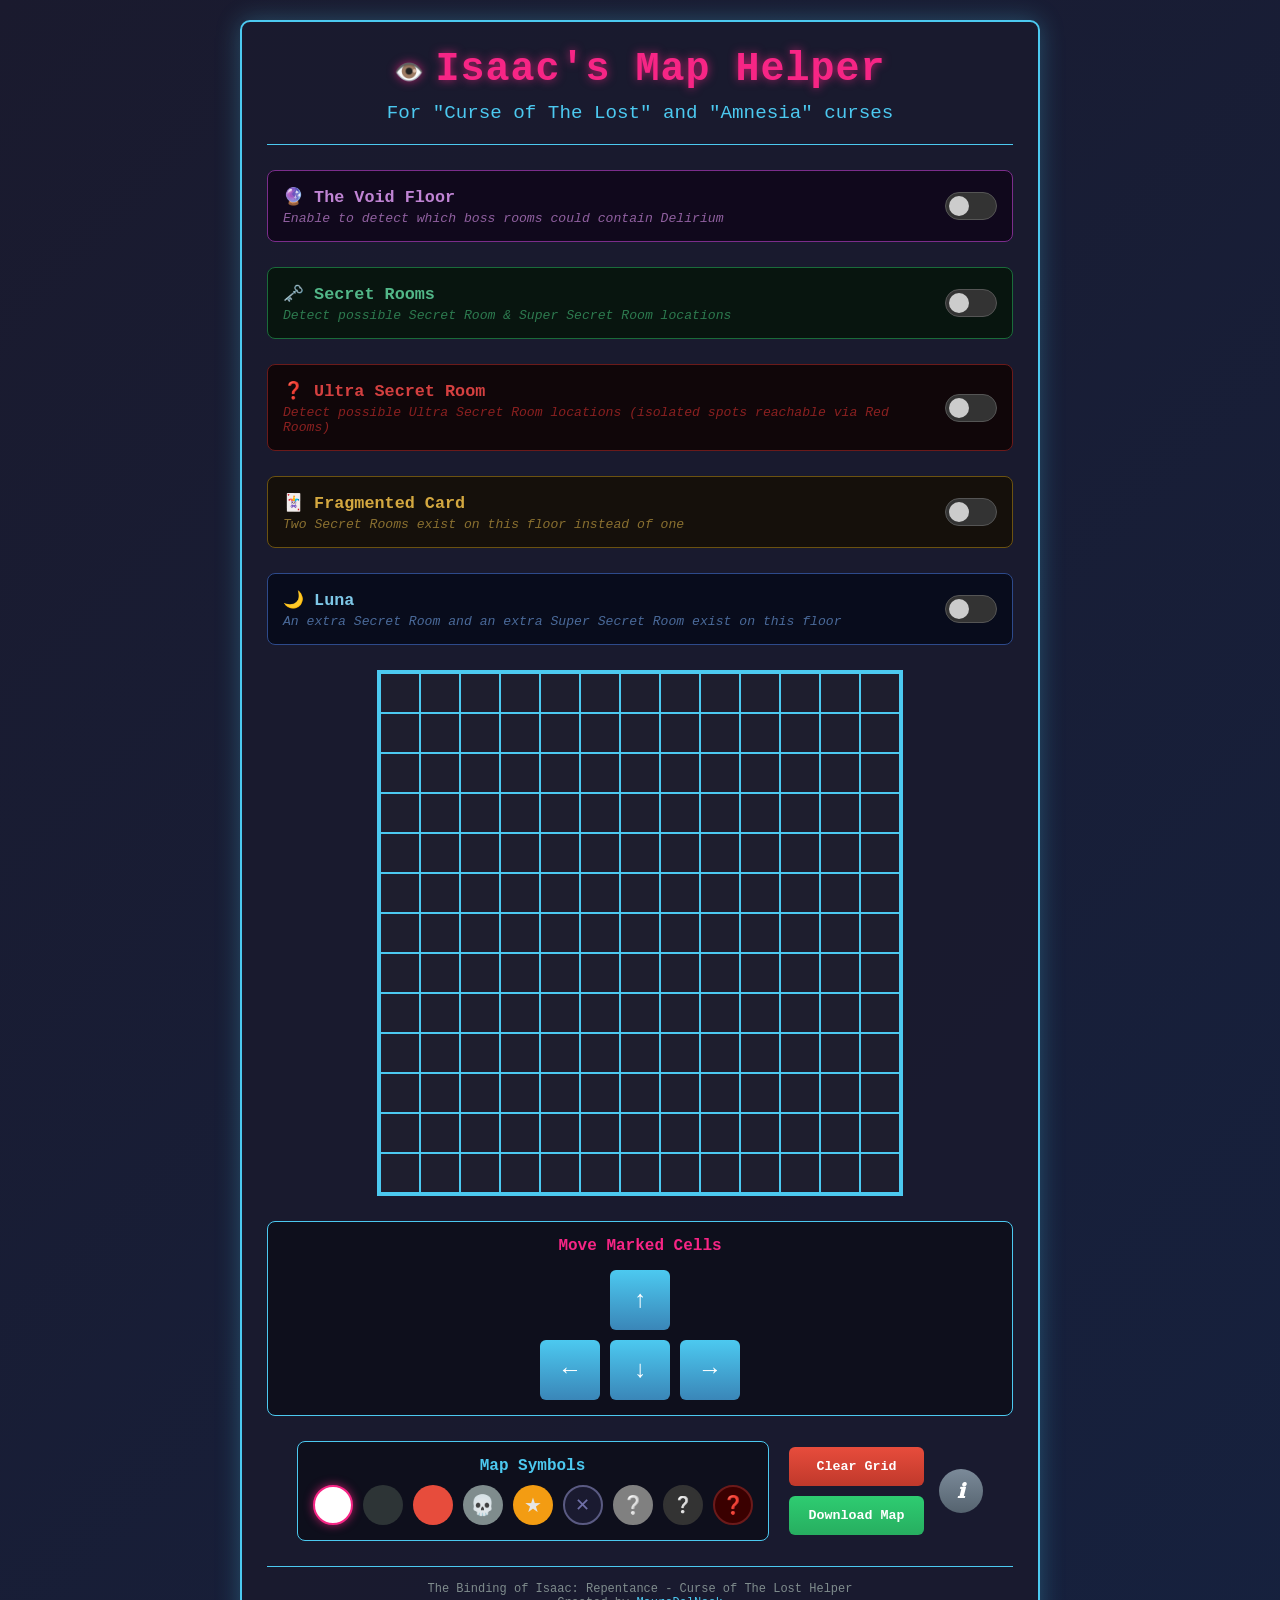
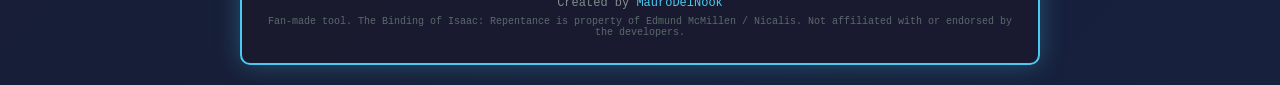
==== commit b750c9b2: "Move instructions into an info modal for a cleaner front page Replaces the always-visible instructio" ====
--- a/index.html
+++ b/index.html
@@ -11,18 +11,6 @@
         <div class="header">
             <h1><span class="isaac-icon">👁️</span>Isaac's Map Helper</h1>
             <p class="subtitle">For "Curse of The Lost" and "Amnesia" curses</p>
-        </div>
-
-        <div class="instructions">
-            <p>➤ Start from the center cell — that's your spawn room. Click to mark, click again to clear.</p>
-            <p>➤ Use arrow buttons to shift the whole map if your starting position was off.</p>
-            <p>➤ Mark confirmed empty spots with ✕ — it improves Delirium detection accuracy.</p>
-            <p>➤ Special room shapes (2×2, L-shaped, narrow) aren't supported — mark each cell individually.</p>
-            <p>➤ Enable Secret Rooms to highlight likely Secret / Super Secret Room spots. Click a room's edge strips to cross out walls you've already checked.</p>
-            <p>➤ Enable Fragmented Card if you have this trinket — a second Secret Room exists on this floor.</p>
-            <p>➤ Enable Luna if this floor has its effect — one extra Secret Room and one extra Super Secret Room exist. Stacks with Fragmented Card for up to 3 Secret Rooms.</p>
-            <p>➤ Enable Ultra Secret Room to find isolated spots reachable only via Red Rooms. Mark with ❓ once found.</p>
-            <p>➤ Mark potential Red Rooms to plan which wall to open — if the Red Room is adjacent to the USR, its door opens automatically when you enter.</p>
         </div>
 
         <div class="void-section">
@@ -153,8 +141,11 @@
             </div>
 
             <div class="buttons">
-                <button id="clear-btn" class="clear-btn">Clear Grid</button>
-                <button id="download-btn" class="download-btn">Download Map</button>
+                <div class="buttons-stack">
+                    <button id="clear-btn" class="clear-btn">Clear Grid</button>
+                    <button id="download-btn" class="download-btn">Download Map</button>
+                </div>
+                <button id="info-btn" class="info-btn" type="button" title="How to use" aria-haspopup="dialog" aria-controls="info-modal" aria-label="Show instructions">ℹ</button>
             </div>
         </div>
 
@@ -162,6 +153,26 @@
             <p>The Binding of Isaac: Repentance - Curse of The Lost Helper</p>
             <p>Created by <a href="https://github.com/MauroDelNook" class="github-link" id="github-link">MauroDelNook</a></p>
             <p class="disclaimer">Fan-made tool. The Binding of Isaac: Repentance is property of Edmund McMillen / Nicalis. Not affiliated with or endorsed by the developers.</p>
+        </div>
+    </div>
+
+    <div class="info-modal-overlay" id="info-modal-overlay" style="display:none">
+        <div class="info-modal" id="info-modal" role="dialog" aria-modal="true" aria-labelledby="info-modal-title">
+            <div class="info-modal-header">
+                <h2 id="info-modal-title"><span class="isaac-icon">👁️</span>How to Use</h2>
+                <button class="info-modal-close" id="info-modal-close" type="button" aria-label="Close instructions">✕</button>
+            </div>
+            <div class="info-modal-body">
+                <p>➤ Start from the center cell — that's your spawn room. Click to mark, click again to clear.</p>
+                <p>➤ Use arrow buttons to shift the whole map if your starting position was off.</p>
+                <p>➤ Mark confirmed empty spots with ✕ — it improves Delirium detection accuracy.</p>
+                <p>➤ Special room shapes (2×2, L-shaped, narrow) aren't supported — mark each cell individually.</p>
+                <p>➤ Enable Secret Rooms to highlight likely Secret / Super Secret Room spots. Click a room's edge strips to cross out walls you've already checked.</p>
+                <p>➤ Enable Fragmented Card if you have this trinket — a second Secret Room exists on this floor.</p>
+                <p>➤ Enable Luna if this floor has its effect — one extra Secret Room and one extra Super Secret Room exist. Stacks with Fragmented Card for up to 3 Secret Rooms.</p>
+                <p>➤ Enable Ultra Secret Room to find isolated spots reachable only via Red Rooms. Mark with ❓ once found.</p>
+                <p>➤ Mark potential Red Rooms to plan which wall to open — if the Red Room is adjacent to the USR, its door opens automatically when you enter.</p>
+            </div>
         </div>
     </div>
 
--- a/style.css
+++ b/style.css
@@ -44,19 +44,6 @@
     color: #4cc9f0;
     font-size: 1.2rem;
     margin-bottom: 5px;
-}
-
-.instructions {
-    background: rgba(10, 10, 20, 0.7);
-    border-radius: 8px;
-    padding: 15px;
-    margin-bottom: 25px;
-    border-left: 4px solid #f72585;
-}
-
-.instructions p {
-    margin-bottom: 10px;
-    line-height: 1.5;
 }
 
 /* ── Void Mode section ── */
@@ -673,8 +660,30 @@
 
 .buttons {
     display: flex;
+    align-items: center;
+    gap: 15px;
+}
+
+.buttons-stack {
+    display: flex;
     flex-direction: column;
     gap: 10px;
+}
+
+.info-btn {
+    width: 44px;
+    height: 44px;
+    border-radius: 50%;
+    padding: 0;
+    font-size: 20px;
+    font-style: italic;
+    font-weight: bold;
+    flex-shrink: 0;
+    background: linear-gradient(to bottom, #7b8a99, #55636f);
+}
+
+.info-btn:hover {
+    background: linear-gradient(to bottom, #4cc9f0, #3a86b8);
 }
 
 button {
@@ -791,3 +800,68 @@
     margin-right: 10px;
     font-size: 1.5rem;
 }
+
+/* ── Instructions modal ── */
+.info-modal-overlay {
+    position: fixed;
+    inset: 0;
+    background: rgba(0, 0, 0, 0.7);
+    display: flex;
+    justify-content: center;
+    align-items: center;
+    padding: 20px;
+    z-index: 1000;
+}
+
+.info-modal {
+    background: #1a1a2e;
+    border: 2px solid #4cc9f0;
+    border-radius: 10px;
+    box-shadow: 0 0 25px rgba(76, 201, 240, 0.4);
+    max-width: 560px;
+    width: 100%;
+    max-height: 80vh;
+    display: flex;
+    flex-direction: column;
+}
+
+.info-modal-header {
+    display: flex;
+    align-items: center;
+    justify-content: space-between;
+    gap: 10px;
+    padding: 15px 20px;
+    border-bottom: 1px solid #4cc9f0;
+    flex-shrink: 0;
+}
+
+.info-modal-header h2 {
+    color: #f72585;
+    font-size: 1.3rem;
+    display: flex;
+    align-items: center;
+}
+
+.info-modal-close {
+    width: 32px;
+    height: 32px;
+    padding: 0;
+    border-radius: 50%;
+    background: linear-gradient(to bottom, #e74c3c, #c0392b);
+    font-size: 14px;
+    flex-shrink: 0;
+}
+
+.info-modal-body {
+    padding: 15px 20px 20px;
+    overflow-y: auto;
+}
+
+.info-modal-body p {
+    margin-bottom: 10px;
+    line-height: 1.5;
+}
+
+.info-modal-body p:last-child {
+    margin-bottom: 0;
+}
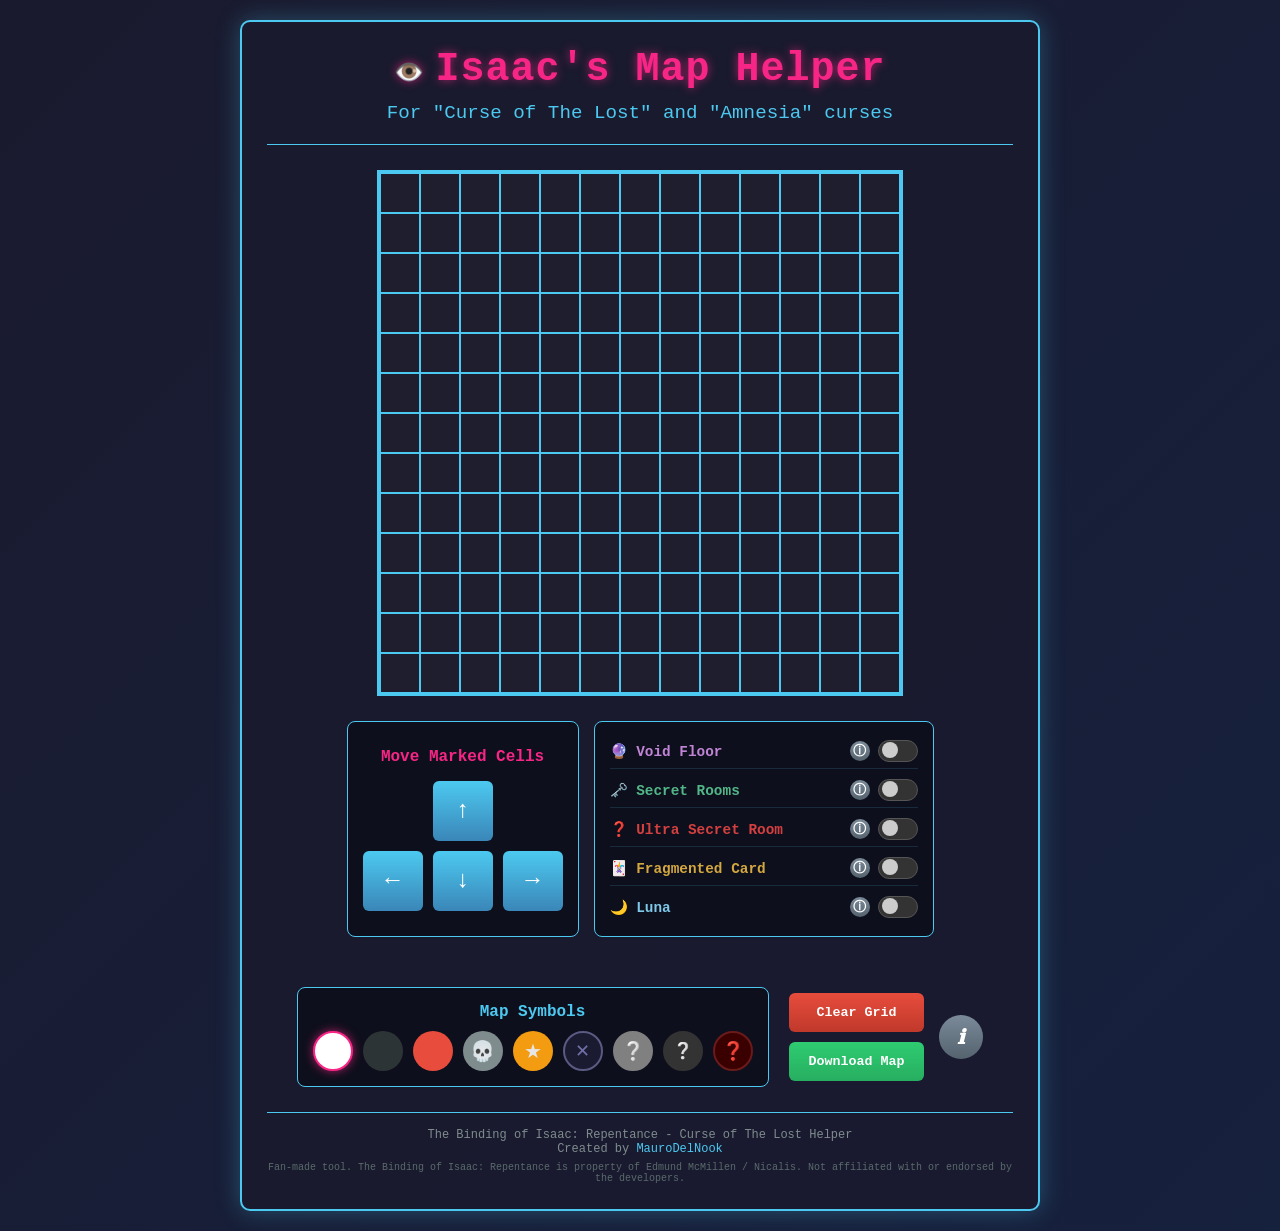
==== commit d6089094: "Move toggles panel beside Move Marked Cells with info-icon tooltips Compacts Void Floor, Secret Room" ====
--- a/index.html
+++ b/index.html
@@ -13,38 +13,88 @@
             <p class="subtitle">For "Curse of The Lost" and "Amnesia" curses</p>
         </div>
 
-        <div class="void-section">
-            <div class="void-toggle-row">
-                <div>
-                    <div class="void-label">🔮 The Void Floor</div>
-                    <div class="void-description">Enable to detect which boss rooms could contain Delirium</div>
+        <div class="grid-container">
+            <div class="grid" id="grid"></div>
+        </div>
+
+        <div class="main-controls-row">
+            <div class="nav-controls">
+                <div class="nav-title">Move Marked Cells</div>
+                <div class="nav-row">
+                    <button class="nav-btn" id="up-btn">↑</button>
                 </div>
-                <label class="toggle-switch">
-                    <input type="checkbox" id="void-toggle">
-                    <span class="toggle-slider"></span>
-                </label>
+                <div class="nav-row">
+                    <button class="nav-btn" id="left-btn">←</button>
+                    <button class="nav-btn" id="down-btn">↓</button>
+                    <button class="nav-btn" id="right-btn">→</button>
+                </div>
             </div>
+
+            <div class="toggles-panel">
+                <div class="toggle-compact-row">
+                    <span class="toggle-compact-name void-label">🔮 Void Floor</span>
+                    <button type="button" class="info-icon-btn" data-tooltip-target="void-tooltip" aria-label="About Void Floor toggle">ⓘ</button>
+                    <span class="toggle-tooltip" id="void-tooltip" role="tooltip">Enable to detect which boss rooms could contain Delirium.</span>
+                    <label class="toggle-switch toggle-switch-sm">
+                        <input type="checkbox" id="void-toggle">
+                        <span class="toggle-slider"></span>
+                    </label>
+                </div>
+
+                <div class="toggle-compact-row">
+                    <span class="toggle-compact-name secret-label">🗝️ Secret Rooms</span>
+                    <button type="button" class="info-icon-btn" data-tooltip-target="secret-tooltip" aria-label="About Secret Rooms toggle">ⓘ</button>
+                    <span class="toggle-tooltip" id="secret-tooltip" role="tooltip">Detect possible Secret Room &amp; Super Secret Room locations.</span>
+                    <label class="toggle-switch toggle-switch-sm">
+                        <input type="checkbox" id="secret-toggle">
+                        <span class="toggle-slider"></span>
+                    </label>
+                </div>
+
+                <div class="toggle-compact-row">
+                    <span class="toggle-compact-name usr-label">❓ Ultra Secret Room</span>
+                    <button type="button" class="info-icon-btn" data-tooltip-target="usr-tooltip" aria-label="About Ultra Secret Room toggle">ⓘ</button>
+                    <span class="toggle-tooltip" id="usr-tooltip" role="tooltip">Detect possible Ultra Secret Room locations (isolated spots reachable via Red Rooms).</span>
+                    <label class="toggle-switch toggle-switch-sm">
+                        <input type="checkbox" id="usr-toggle">
+                        <span class="toggle-slider"></span>
+                    </label>
+                </div>
+
+                <div class="toggle-compact-row">
+                    <span class="toggle-compact-name fragmented-label">🃏 Fragmented Card</span>
+                    <button type="button" class="info-icon-btn" data-tooltip-target="fragmented-tooltip" aria-label="About Fragmented Card toggle">ⓘ</button>
+                    <span class="toggle-tooltip" id="fragmented-tooltip" role="tooltip">Two Secret Rooms exist on this floor instead of one.</span>
+                    <label class="toggle-switch toggle-switch-sm">
+                        <input type="checkbox" id="fragmented-toggle">
+                        <span class="toggle-slider"></span>
+                    </label>
+                </div>
+
+                <div class="toggle-compact-row">
+                    <span class="toggle-compact-name luna-label">🌙 Luna</span>
+                    <button type="button" class="info-icon-btn" data-tooltip-target="luna-tooltip" aria-label="About Luna toggle">ⓘ</button>
+                    <span class="toggle-tooltip" id="luna-tooltip" role="tooltip">An extra Secret Room and an extra Super Secret Room exist on this floor.</span>
+                    <label class="toggle-switch toggle-switch-sm">
+                        <input type="checkbox" id="luna-toggle">
+                        <span class="toggle-slider"></span>
+                    </label>
+                </div>
+            </div>
+        </div>
+
+        <div class="detection-panels">
             <div class="void-info" id="void-info" style="display:none">
+                <div class="detection-panel-title void-label">🔮 The Void Floor</div>
                 <div id="void-stats">No boss rooms marked yet. Use the skull (💀) symbol to mark them.</div>
                 <div class="void-legend">
                     <span class="legend-possible">⚠ Possible Delirium — fits a 2×2 block within bounds with no overlapping rooms</span>
                     <span class="legend-impossible">✕ Ruled Out — no valid 2×2 expansion exists (out of bounds or blocked by another room)</span>
                 </div>
             </div>
-        </div>
 
-        <div class="secret-section">
-            <div class="secret-toggle-row">
-                <div>
-                    <div class="secret-label">🗝️ Secret Rooms</div>
-                    <div class="secret-description">Detect possible Secret Room &amp; Super Secret Room locations</div>
-                </div>
-                <label class="toggle-switch">
-                    <input type="checkbox" id="secret-toggle">
-                    <span class="toggle-slider"></span>
-                </label>
-            </div>
             <div class="secret-info" id="secret-info" style="display:none">
+                <div class="detection-panel-title secret-label">🗝️ Secret Rooms</div>
                 <div id="secret-stats">No rooms marked yet. Mark rooms to detect possible Secret Room locations.</div>
                 <div class="secret-legend">
                     <span class="legend-sr">🗝 Possible Secret Room — adjacent to 3–4 rooms (narrows to 2, or 1 if SSR is known, when no better spots exist)</span>
@@ -53,20 +103,9 @@
                     <span class="legend-found-note">Once found, mark with ❔ from Map Symbols to stop detection for that type.</span>
                 </div>
             </div>
-        </div>
 
-        <div class="usr-section">
-            <div class="usr-toggle-row">
-                <div>
-                    <div class="usr-label">❓ Ultra Secret Room</div>
-                    <div class="usr-description">Detect possible Ultra Secret Room locations (isolated spots reachable via Red Rooms)</div>
-                </div>
-                <label class="toggle-switch">
-                    <input type="checkbox" id="usr-toggle">
-                    <span class="toggle-slider"></span>
-                </label>
-            </div>
             <div class="usr-info" id="usr-info" style="display:none">
+                <div class="detection-panel-title usr-label">❓ Ultra Secret Room</div>
                 <div id="usr-stats">No rooms marked yet. Mark rooms to detect possible USR locations.</div>
                 <div class="usr-legend">
                     <span class="legend-usr">❓ Possible USR — isolated cell with 3+ connections to non-red rooms via adjacent Red Rooms (falls back to 2, then 1)</span>
@@ -74,53 +113,15 @@
                     <span class="legend-usr-note">Once found, mark with ❓ from Map Symbols to stop detection.</span>
                 </div>
             </div>
-        </div>
 
-        <div class="fragmented-section">
-            <div class="fragmented-toggle-row">
-                <div>
-                    <div class="fragmented-label">🃏 Fragmented Card</div>
-                    <div class="fragmented-description">Two Secret Rooms exist on this floor instead of one</div>
-                </div>
-                <label class="toggle-switch">
-                    <input type="checkbox" id="fragmented-toggle">
-                    <span class="toggle-slider"></span>
-                </label>
-            </div>
             <div class="fragmented-info" id="fragmented-info" style="display:none">
+                <div class="detection-panel-title fragmented-label">🃏 Fragmented Card</div>
                 <div class="fragmented-note">Two Secret Rooms on this floor — mark both with ❔ once found.</div>
             </div>
-        </div>
 
-        <div class="luna-section">
-            <div class="luna-toggle-row">
-                <div>
-                    <div class="luna-label">🌙 Luna</div>
-                    <div class="luna-description">An extra Secret Room and an extra Super Secret Room exist on this floor</div>
-                </div>
-                <label class="toggle-switch">
-                    <input type="checkbox" id="luna-toggle">
-                    <span class="toggle-slider"></span>
-                </label>
-            </div>
             <div class="luna-info" id="luna-info" style="display:none">
+                <div class="detection-panel-title luna-label">🌙 Luna</div>
                 <div class="luna-note">This floor has 2 Super Secret Rooms (and an extra Secret Room) — mark each with ❔ once found. Stacks with Fragmented Card for up to 3 Secret Rooms. None of them can be adjacent to each other.</div>
-            </div>
-        </div>
-
-        <div class="grid-container">
-            <div class="grid" id="grid"></div>
-        </div>
-
-        <div class="nav-controls">
-            <div class="nav-title">Move Marked Cells</div>
-            <div class="nav-row">
-                <button class="nav-btn" id="up-btn">↑</button>
-            </div>
-            <div class="nav-row">
-                <button class="nav-btn" id="left-btn">←</button>
-                <button class="nav-btn" id="down-btn">↓</button>
-                <button class="nav-btn" id="right-btn">→</button>
             </div>
         </div>
 
--- a/style.css
+++ b/style.css
@@ -46,42 +46,33 @@
     margin-bottom: 5px;
 }
 
-/* ── Void Mode section ── */
-.void-section {
-    background: rgba(15, 5, 25, 0.85);
-    border-radius: 8px;
-    padding: 15px;
-    margin-bottom: 25px;
-    border: 1px solid #7b2d8b;
-}
-
-.void-toggle-row {
-    display: flex;
-    align-items: center;
-    justify-content: space-between;
-    gap: 10px;
-}
-
-.void-label {
-    color: #c084d4;
-    font-weight: bold;
-    font-size: 1.05rem;
-}
-
-.void-description {
-    color: #9060a0;
-    font-size: 0.82rem;
-    margin-top: 4px;
-    font-style: italic;
-}
-
-/* Toggle switch */
+.void-label { color: #c084d4; }
+.secret-label { color: #52b788; }
+.usr-label { color: #d44040; }
+.fragmented-label { color: #d4a840; }
+.luna-label { color: #7ec8e8; }
+
+/* ── Toggle switch ── */
 .toggle-switch {
     position: relative;
     display: inline-block;
     width: 52px;
     height: 28px;
     flex-shrink: 0;
+}
+
+.toggle-switch.toggle-switch-sm {
+    width: 40px;
+    height: 22px;
+}
+
+.toggle-switch-sm .toggle-slider::before {
+    height: 16px;
+    width: 16px;
+}
+
+.toggle-switch-sm input:checked + .toggle-slider::before {
+    transform: translateX(18px);
 }
 
 .toggle-switch input {
@@ -123,11 +114,112 @@
     background-color: #ffffff;
 }
 
-/* Void info panel */
+/* ── Toggles panel (beside Move Marked Cells) ── */
+.main-controls-row {
+    display: flex;
+    align-items: stretch;
+    justify-content: center;
+    gap: 15px;
+    margin-bottom: 25px;
+    flex-wrap: wrap;
+}
+
+.main-controls-row .nav-controls {
+    margin-bottom: 0;
+    justify-content: center;
+}
+
+.toggles-panel {
+    flex: 1;
+    min-width: 240px;
+    max-width: 340px;
+    display: flex;
+    flex-direction: column;
+    gap: 4px;
+    background: rgba(10, 10, 20, 0.7);
+    padding: 12px 15px;
+    border-radius: 8px;
+    border: 1px solid #4cc9f0;
+}
+
+.toggle-compact-row {
+    position: relative;
+    display: flex;
+    align-items: center;
+    gap: 8px;
+    padding: 6px 0;
+    border-bottom: 1px solid rgba(76, 201, 240, 0.15);
+}
+
+.toggle-compact-row:last-child { border-bottom: none; }
+
+.toggle-compact-name {
+    font-weight: bold;
+    font-size: 0.9rem;
+    flex: 1;
+    white-space: nowrap;
+    overflow: hidden;
+    text-overflow: ellipsis;
+}
+
+.info-icon-btn {
+    width: 20px;
+    height: 20px;
+    min-width: 20px;
+    border-radius: 50%;
+    padding: 0;
+    font-size: 13px;
+    line-height: 1;
+    flex-shrink: 0;
+    background: linear-gradient(to bottom, #7b8a99, #55636f);
+}
+
+.info-icon-btn:hover,
+.info-icon-btn.active {
+    background: linear-gradient(to bottom, #4cc9f0, #3a86b8);
+}
+
+.toggle-tooltip {
+    display: none;
+    position: absolute;
+    top: 100%;
+    right: 0;
+    width: 230px;
+    max-width: 70vw;
+    margin-top: 6px;
+    padding: 10px 12px;
+    background: #0f0f1e;
+    border: 1px solid #4cc9f0;
+    border-radius: 6px;
+    box-shadow: 0 4px 14px rgba(0, 0, 0, 0.5);
+    font-size: 0.78rem;
+    font-style: italic;
+    line-height: 1.4;
+    color: #cfe8f5;
+    z-index: 20;
+}
+
+.toggle-tooltip.active { display: block; }
+
+/* ── Detection panels (stats & legends, shown when a toggle is on) ── */
+.detection-panels {
+    display: flex;
+    flex-direction: column;
+    gap: 15px;
+    margin-bottom: 25px;
+}
+
+.detection-panel-title {
+    font-weight: bold;
+    font-size: 1.05rem;
+    margin-bottom: 10px;
+}
+
 .void-info {
-    margin-top: 14px;
-    border-top: 1px solid #5a1a6a;
-    padding-top: 12px;
+    background: rgba(15, 5, 25, 0.85);
+    border-radius: 8px;
+    padding: 15px;
+    border: 1px solid #7b2d8b;
 }
 
 #void-stats {
@@ -151,34 +243,6 @@
 .legend-impossible { color: #888; }
 
 /* ── Secret Room section ── */
-.secret-section {
-    background: rgba(5, 20, 10, 0.85);
-    border-radius: 8px;
-    padding: 15px;
-    margin-bottom: 25px;
-    border: 1px solid #1a6b3a;
-}
-
-.secret-toggle-row {
-    display: flex;
-    align-items: center;
-    justify-content: space-between;
-    gap: 10px;
-}
-
-.secret-label {
-    color: #52b788;
-    font-weight: bold;
-    font-size: 1.05rem;
-}
-
-.secret-description {
-    color: #2d7a4f;
-    font-size: 0.82rem;
-    margin-top: 4px;
-    font-style: italic;
-}
-
 #secret-toggle:checked + .toggle-slider {
     background-color: #1a6b3a;
     border-color: #52b788;
@@ -186,9 +250,10 @@
 }
 
 .secret-info {
-    margin-top: 14px;
-    border-top: 1px solid #1a4a2f;
-    padding-top: 12px;
+    background: rgba(5, 20, 10, 0.85);
+    border-radius: 8px;
+    padding: 15px;
+    border: 1px solid #1a6b3a;
 }
 
 #secret-stats {
@@ -214,34 +279,6 @@
 .legend-found-note { color: #7a9a8a; font-style: italic; }
 
 /* ── Ultra Secret Room section ── */
-.usr-section {
-    background: rgba(15, 3, 3, 0.85);
-    border-radius: 8px;
-    padding: 15px;
-    margin-bottom: 25px;
-    border: 1px solid #6b1a1a;
-}
-
-.usr-toggle-row {
-    display: flex;
-    align-items: center;
-    justify-content: space-between;
-    gap: 10px;
-}
-
-.usr-label {
-    color: #d44040;
-    font-weight: bold;
-    font-size: 1.05rem;
-}
-
-.usr-description {
-    color: #8a2020;
-    font-size: 0.82rem;
-    margin-top: 4px;
-    font-style: italic;
-}
-
 #usr-toggle:checked + .toggle-slider {
     background-color: #6b1a1a;
     border-color: #c03030;
@@ -249,9 +286,10 @@
 }
 
 .usr-info {
-    margin-top: 14px;
-    border-top: 1px solid #4a1010;
-    padding-top: 12px;
+    background: rgba(15, 3, 3, 0.85);
+    border-radius: 8px;
+    padding: 15px;
+    border: 1px solid #6b1a1a;
 }
 
 #usr-stats {
@@ -274,34 +312,6 @@
 .legend-usr-note { color: #7a4040; font-style: italic; }
 
 /* ── Fragmented Card section ── */
-.fragmented-section {
-    background: rgba(20, 15, 5, 0.85);
-    border-radius: 8px;
-    padding: 15px;
-    margin-bottom: 25px;
-    border: 1px solid #6b5210;
-}
-
-.fragmented-toggle-row {
-    display: flex;
-    align-items: center;
-    justify-content: space-between;
-    gap: 10px;
-}
-
-.fragmented-label {
-    color: #d4a840;
-    font-weight: bold;
-    font-size: 1.05rem;
-}
-
-.fragmented-description {
-    color: #8a7030;
-    font-size: 0.82rem;
-    margin-top: 4px;
-    font-style: italic;
-}
-
 #fragmented-toggle:checked + .toggle-slider {
     background-color: #6b5210;
     border-color: #d4a840;
@@ -309,9 +319,10 @@
 }
 
 .fragmented-info {
-    margin-top: 14px;
-    border-top: 1px solid #4a3a10;
-    padding-top: 12px;
+    background: rgba(20, 15, 5, 0.85);
+    border-radius: 8px;
+    padding: 15px;
+    border: 1px solid #6b5210;
 }
 
 .fragmented-note {
@@ -321,34 +332,6 @@
 }
 
 /* ── Luna section ── */
-.luna-section {
-    background: rgba(5, 10, 25, 0.85);
-    border-radius: 8px;
-    padding: 15px;
-    margin-bottom: 25px;
-    border: 1px solid #2d4a8b;
-}
-
-.luna-toggle-row {
-    display: flex;
-    align-items: center;
-    justify-content: space-between;
-    gap: 10px;
-}
-
-.luna-label {
-    color: #7ec8e8;
-    font-weight: bold;
-    font-size: 1.05rem;
-}
-
-.luna-description {
-    color: #4a6a9a;
-    font-size: 0.82rem;
-    margin-top: 4px;
-    font-style: italic;
-}
-
 #luna-toggle:checked + .toggle-slider {
     background-color: #2d4a8b;
     border-color: #7ec8e8;
@@ -356,9 +339,10 @@
 }
 
 .luna-info {
-    margin-top: 14px;
-    border-top: 1px solid #1a2a5a;
-    padding-top: 12px;
+    background: rgba(5, 10, 25, 0.85);
+    border-radius: 8px;
+    padding: 15px;
+    border: 1px solid #2d4a8b;
 }
 
 .luna-note {
